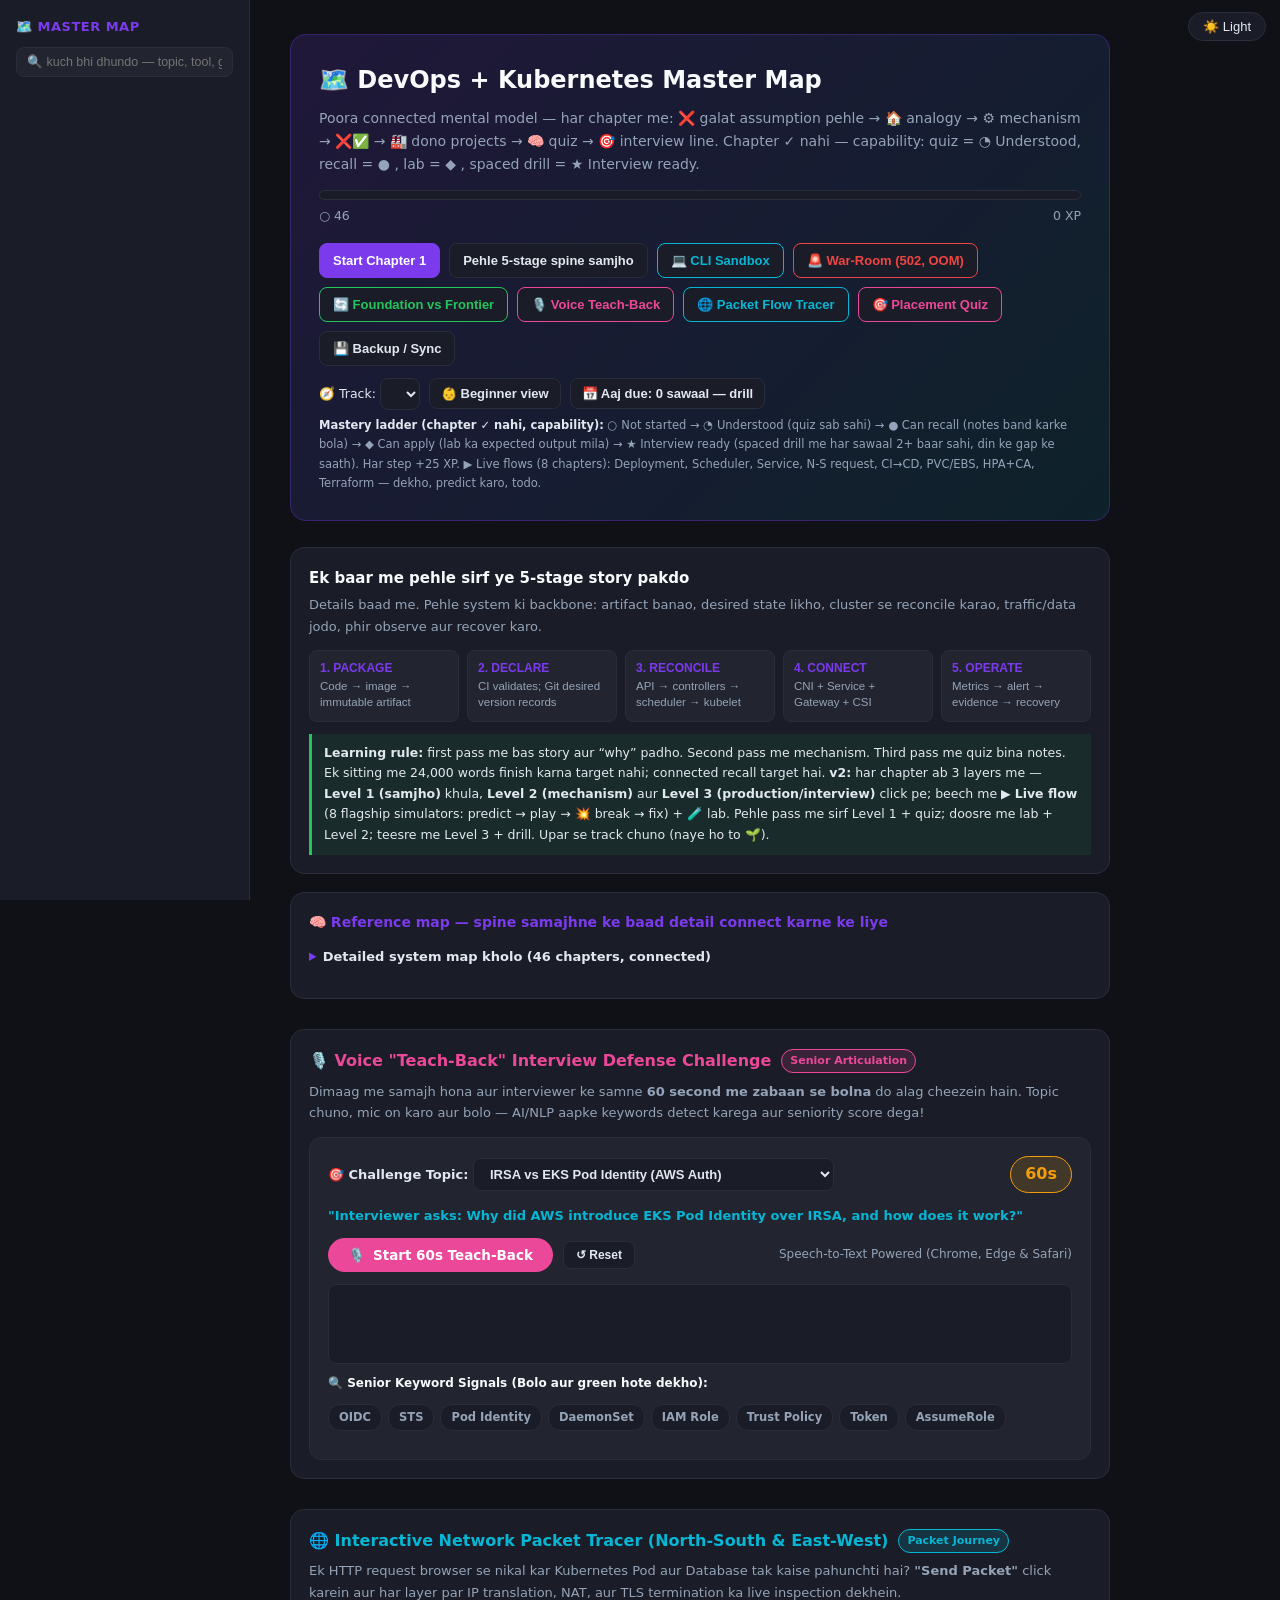
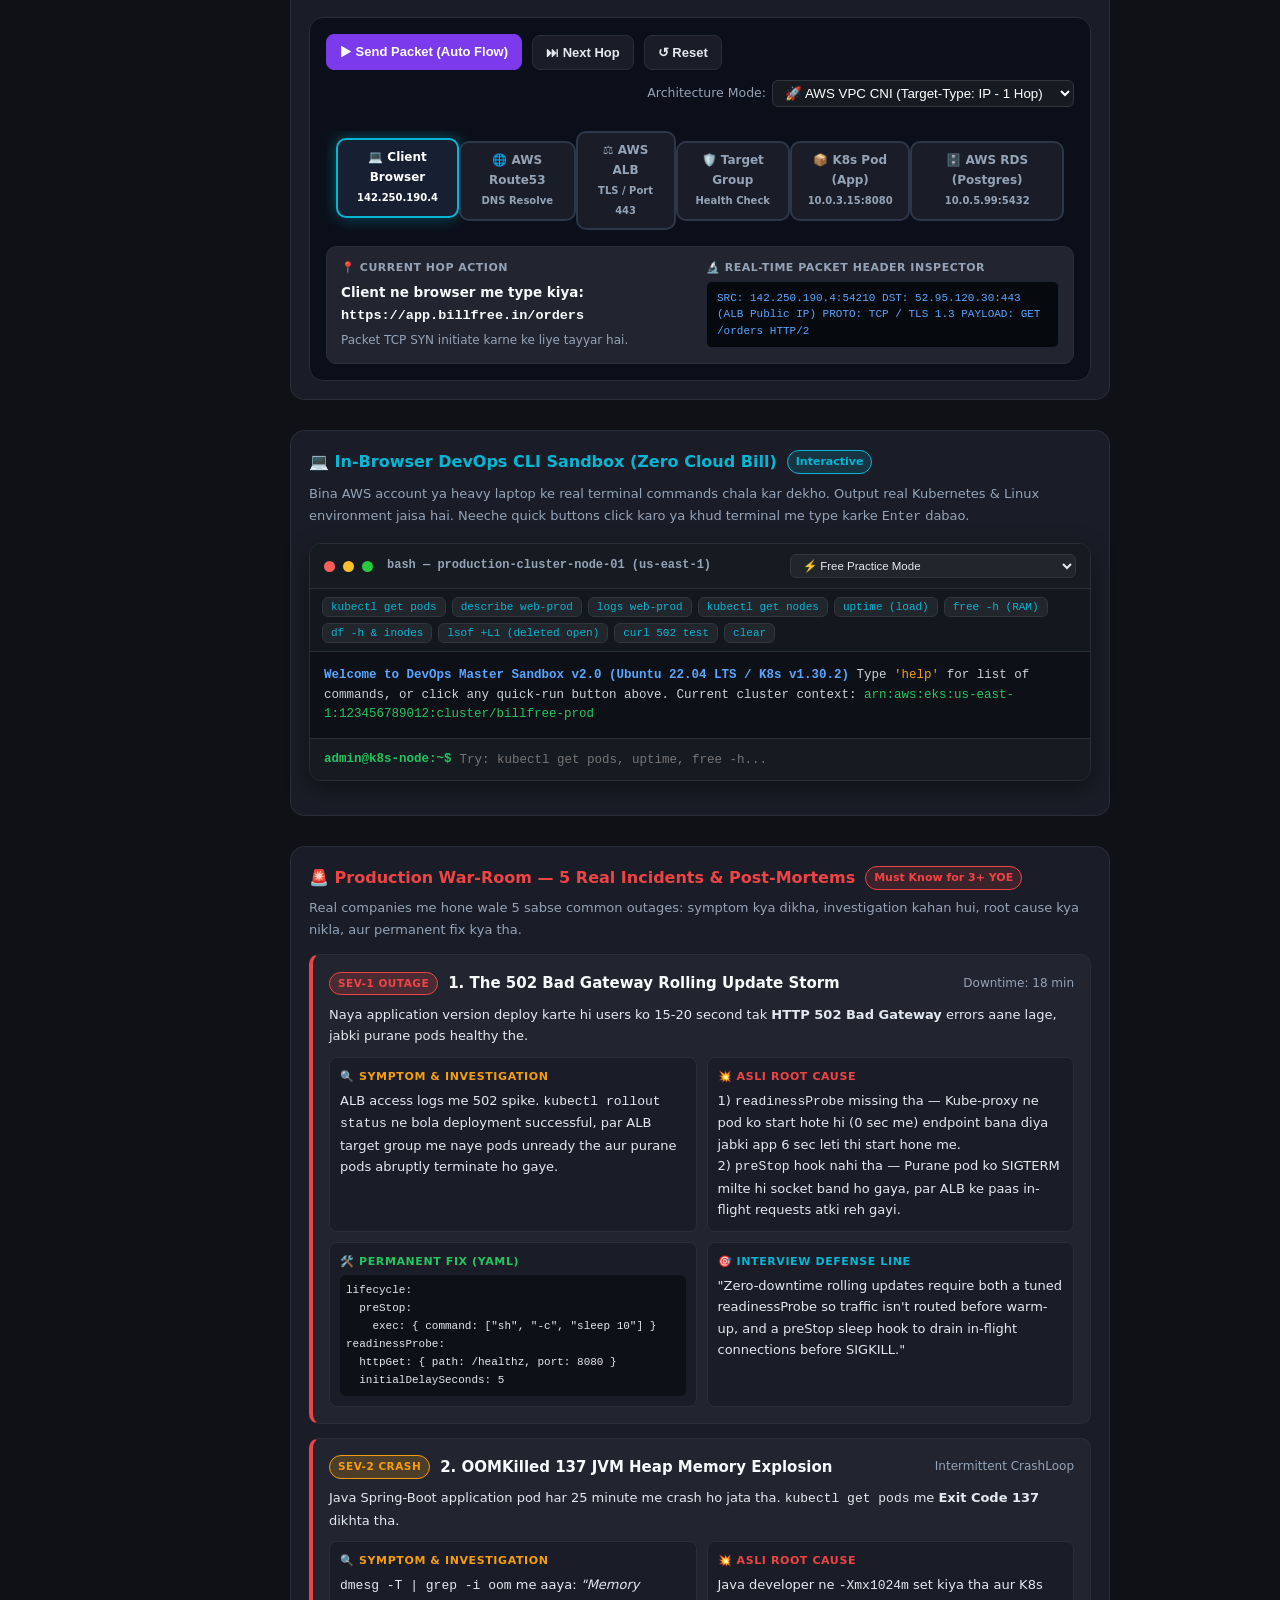
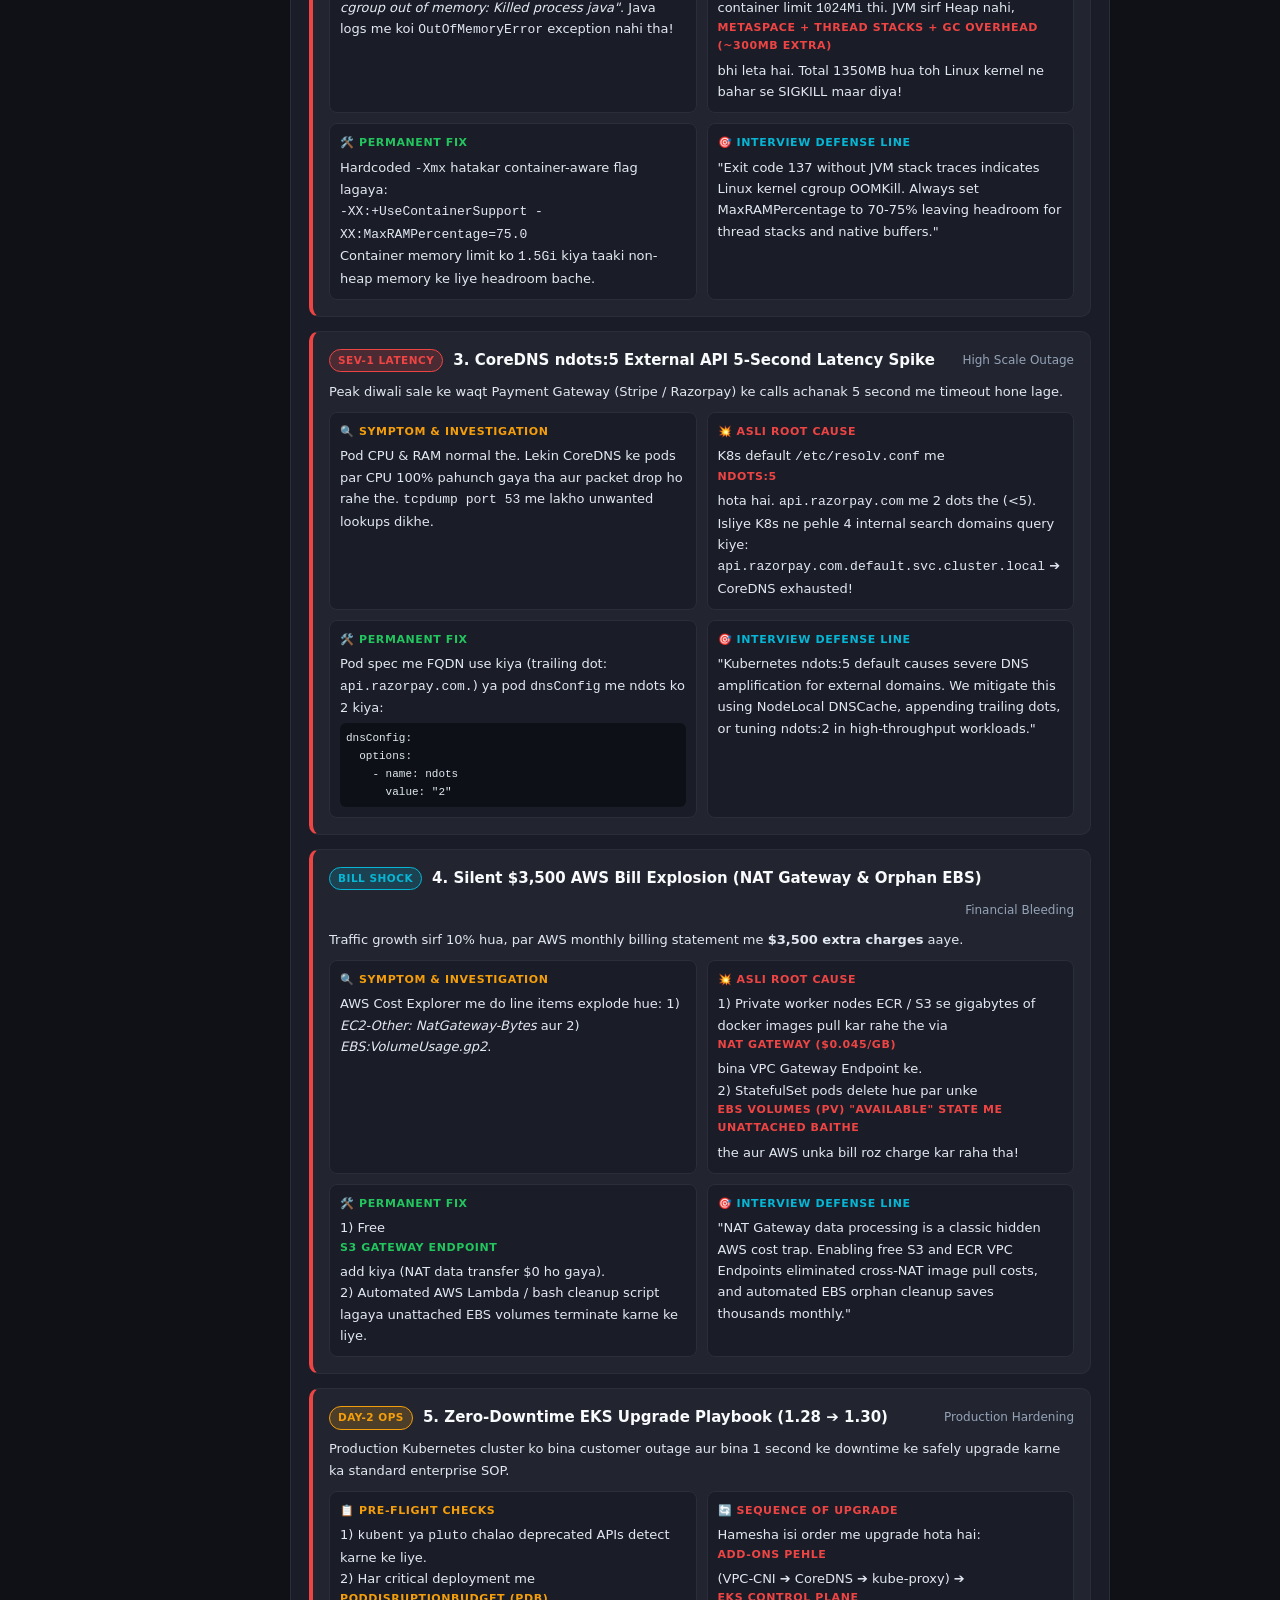
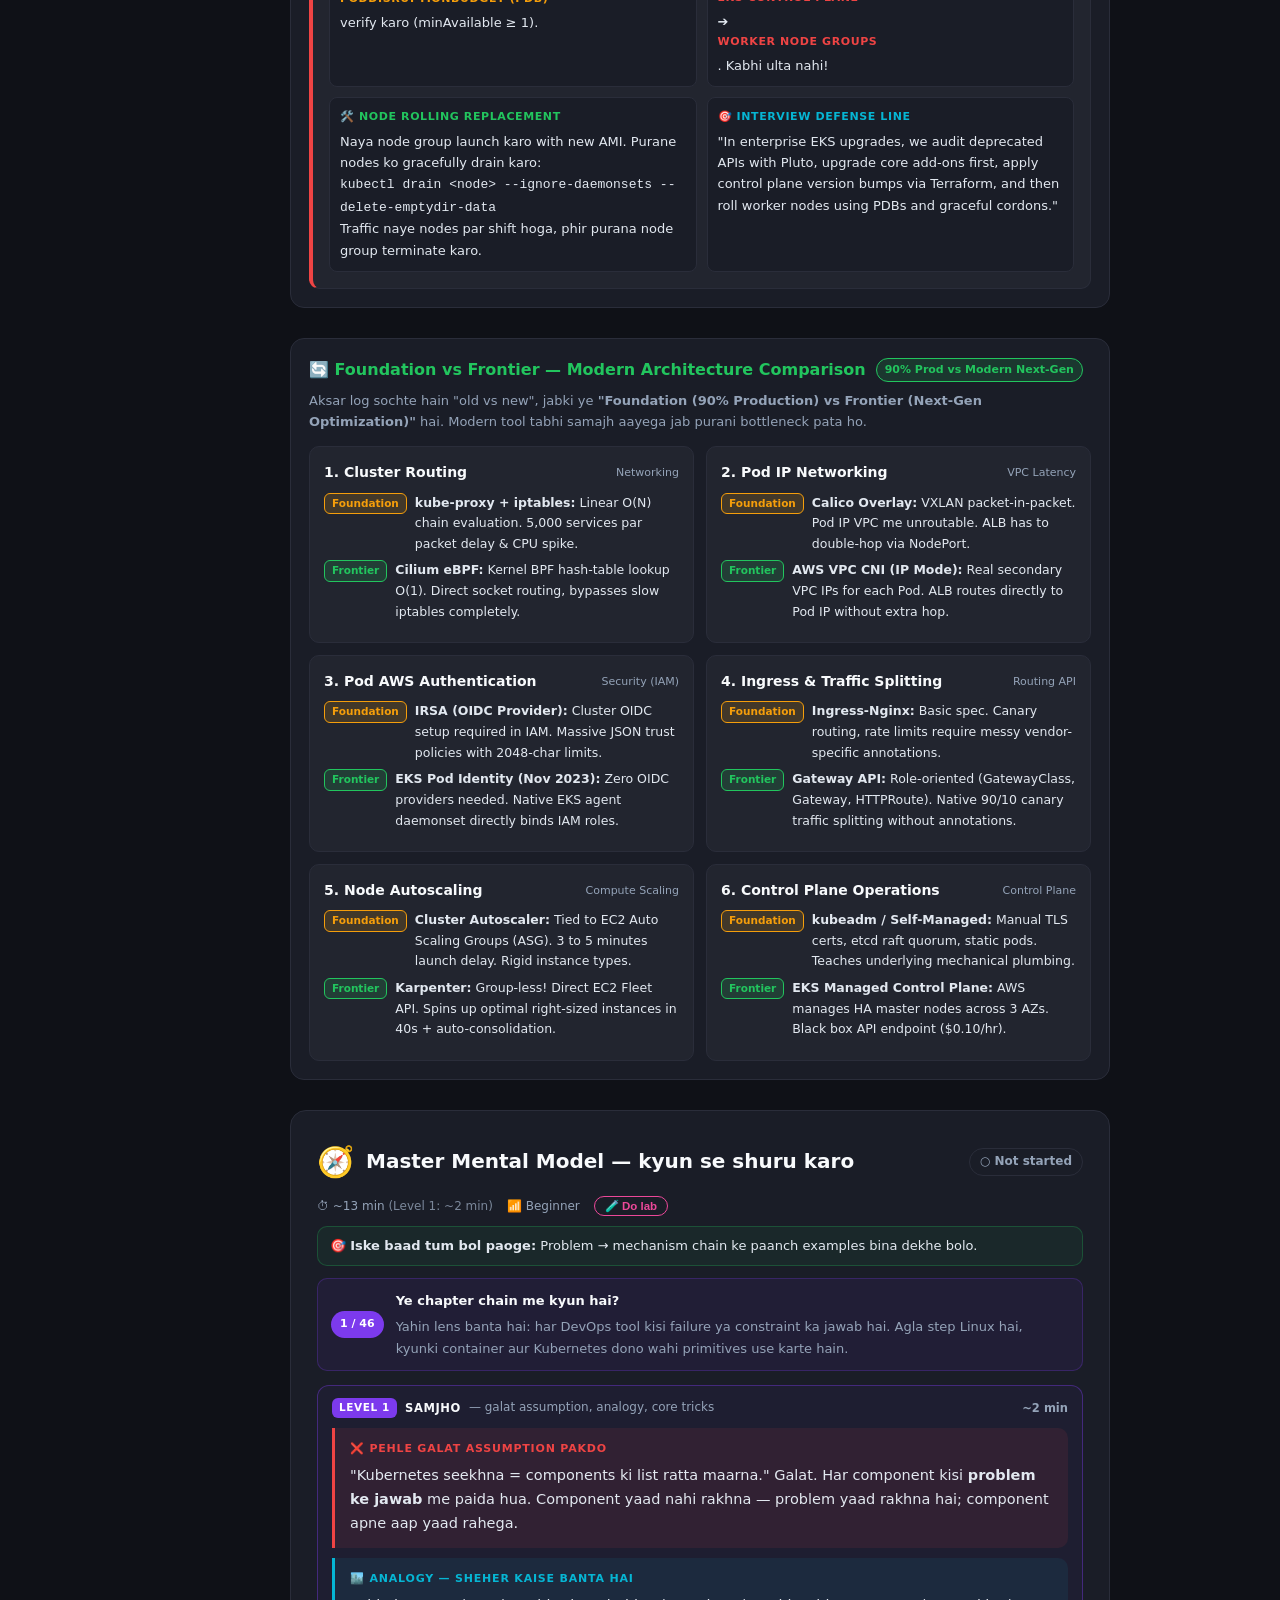
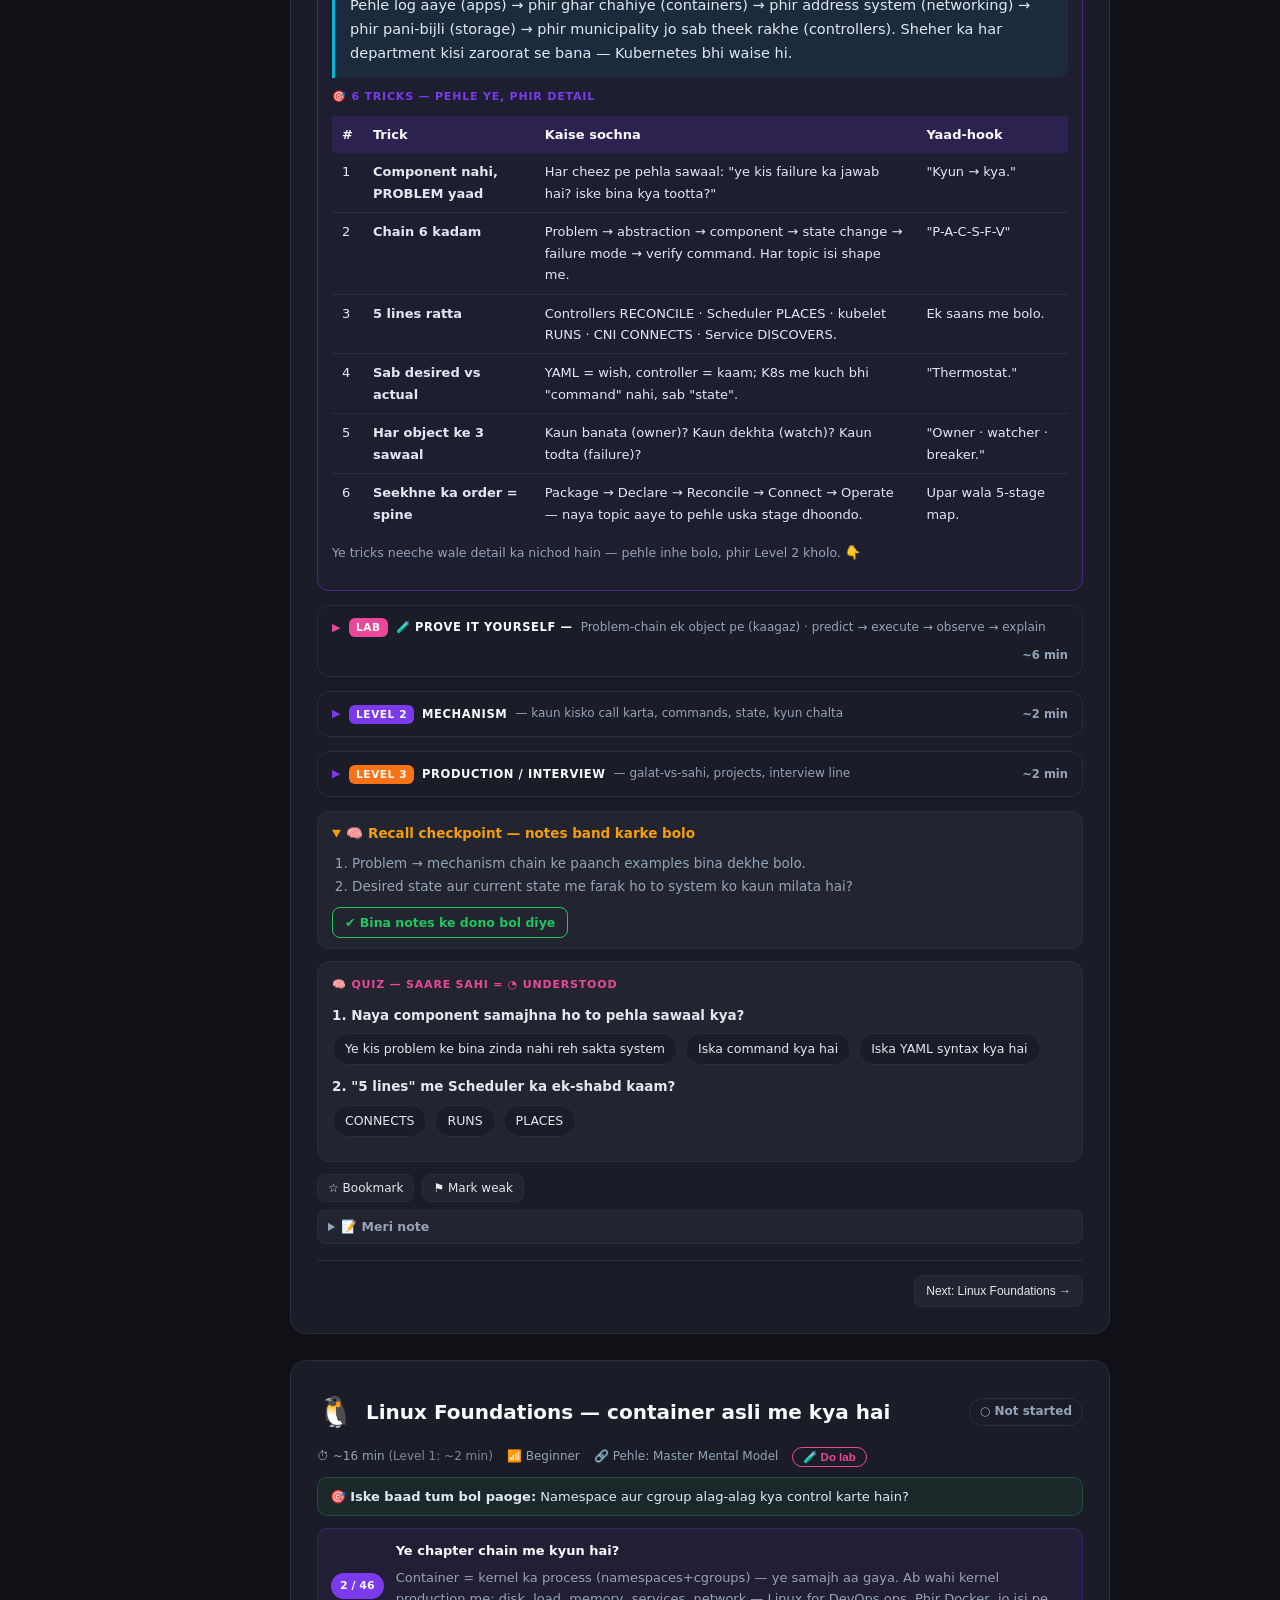
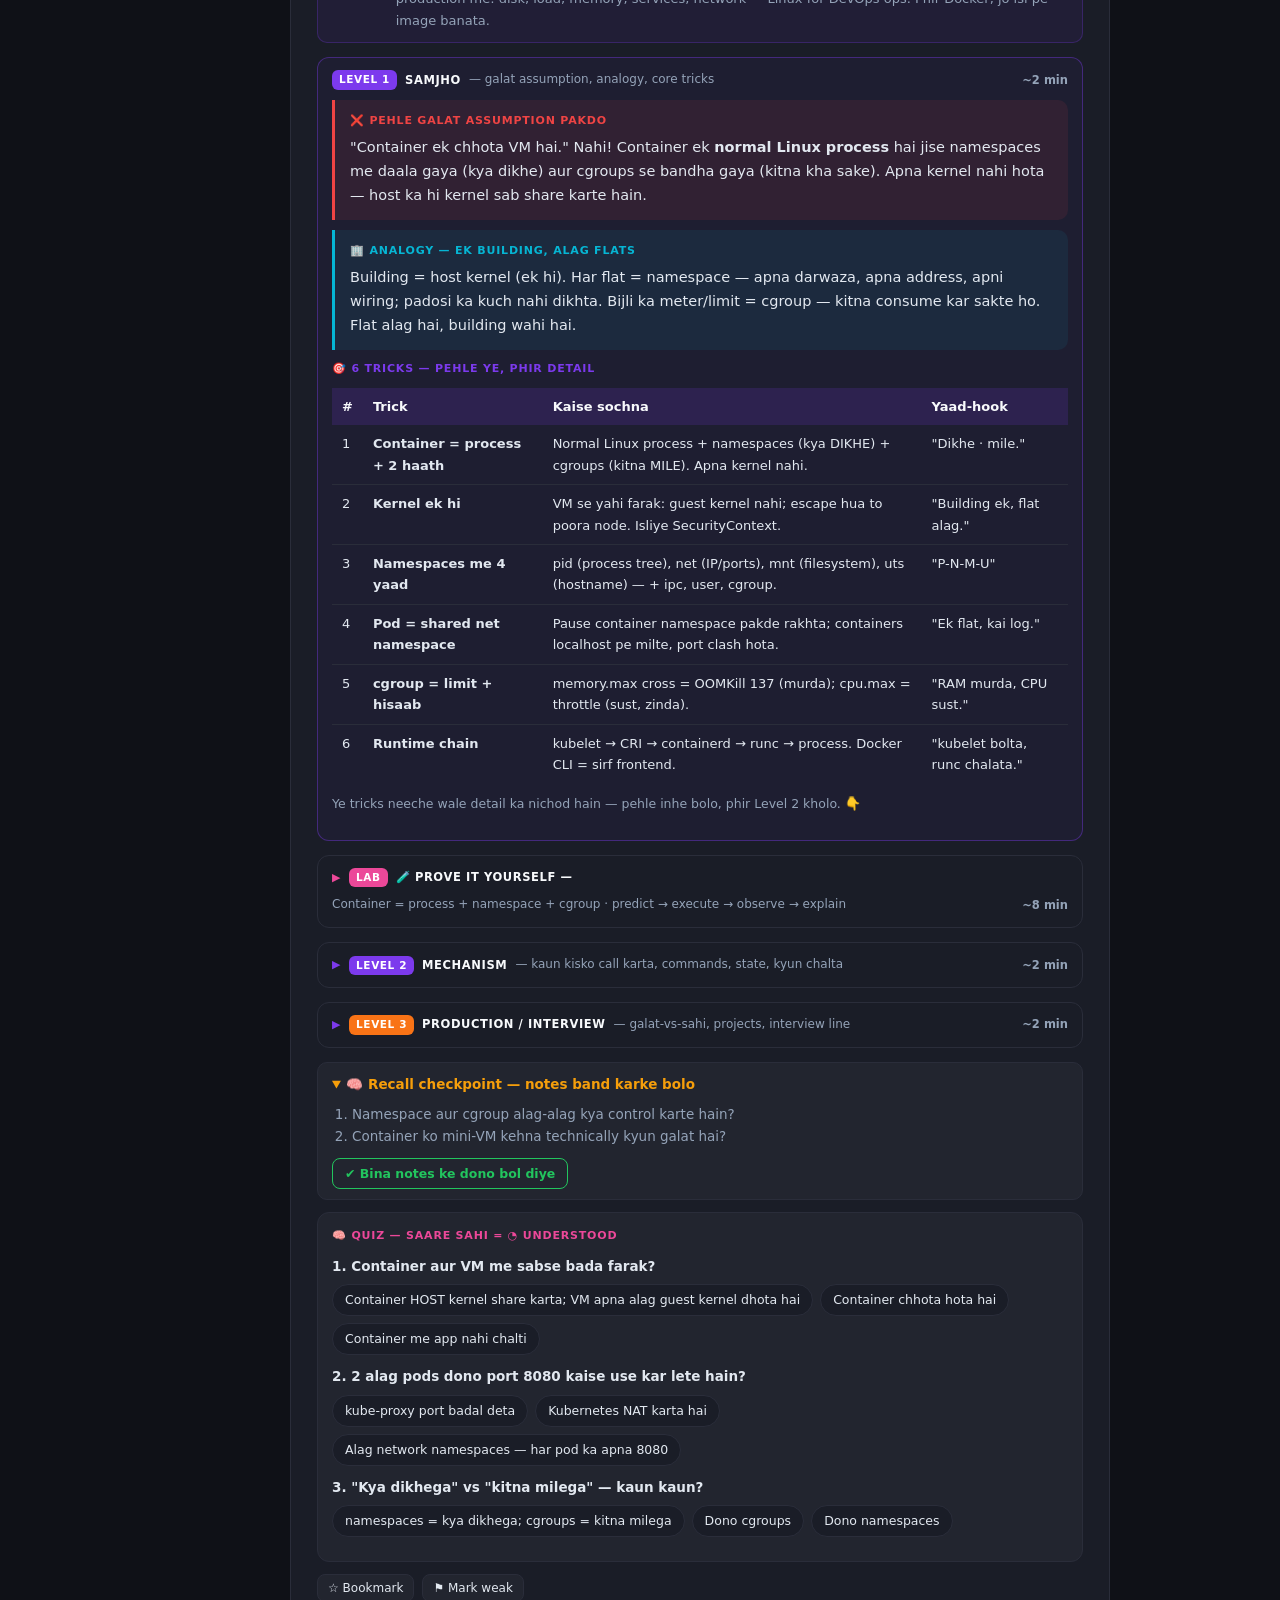
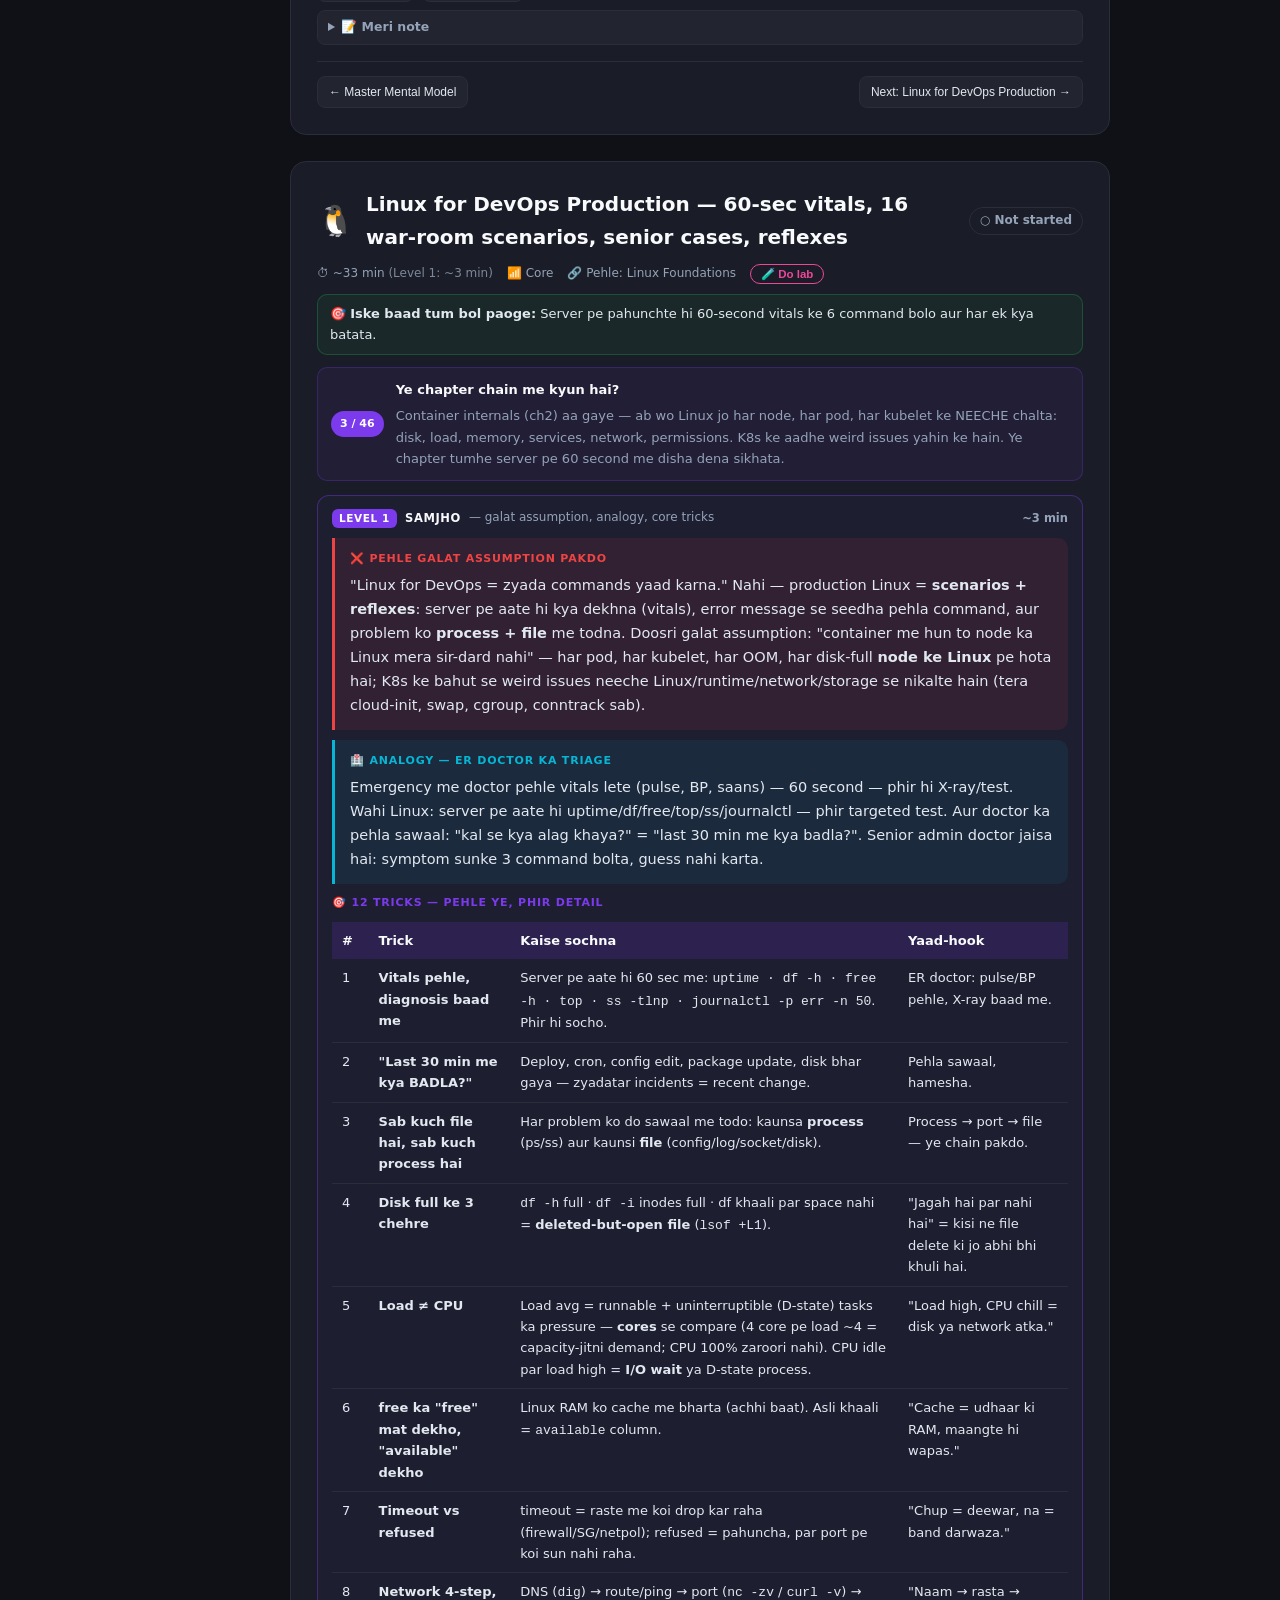
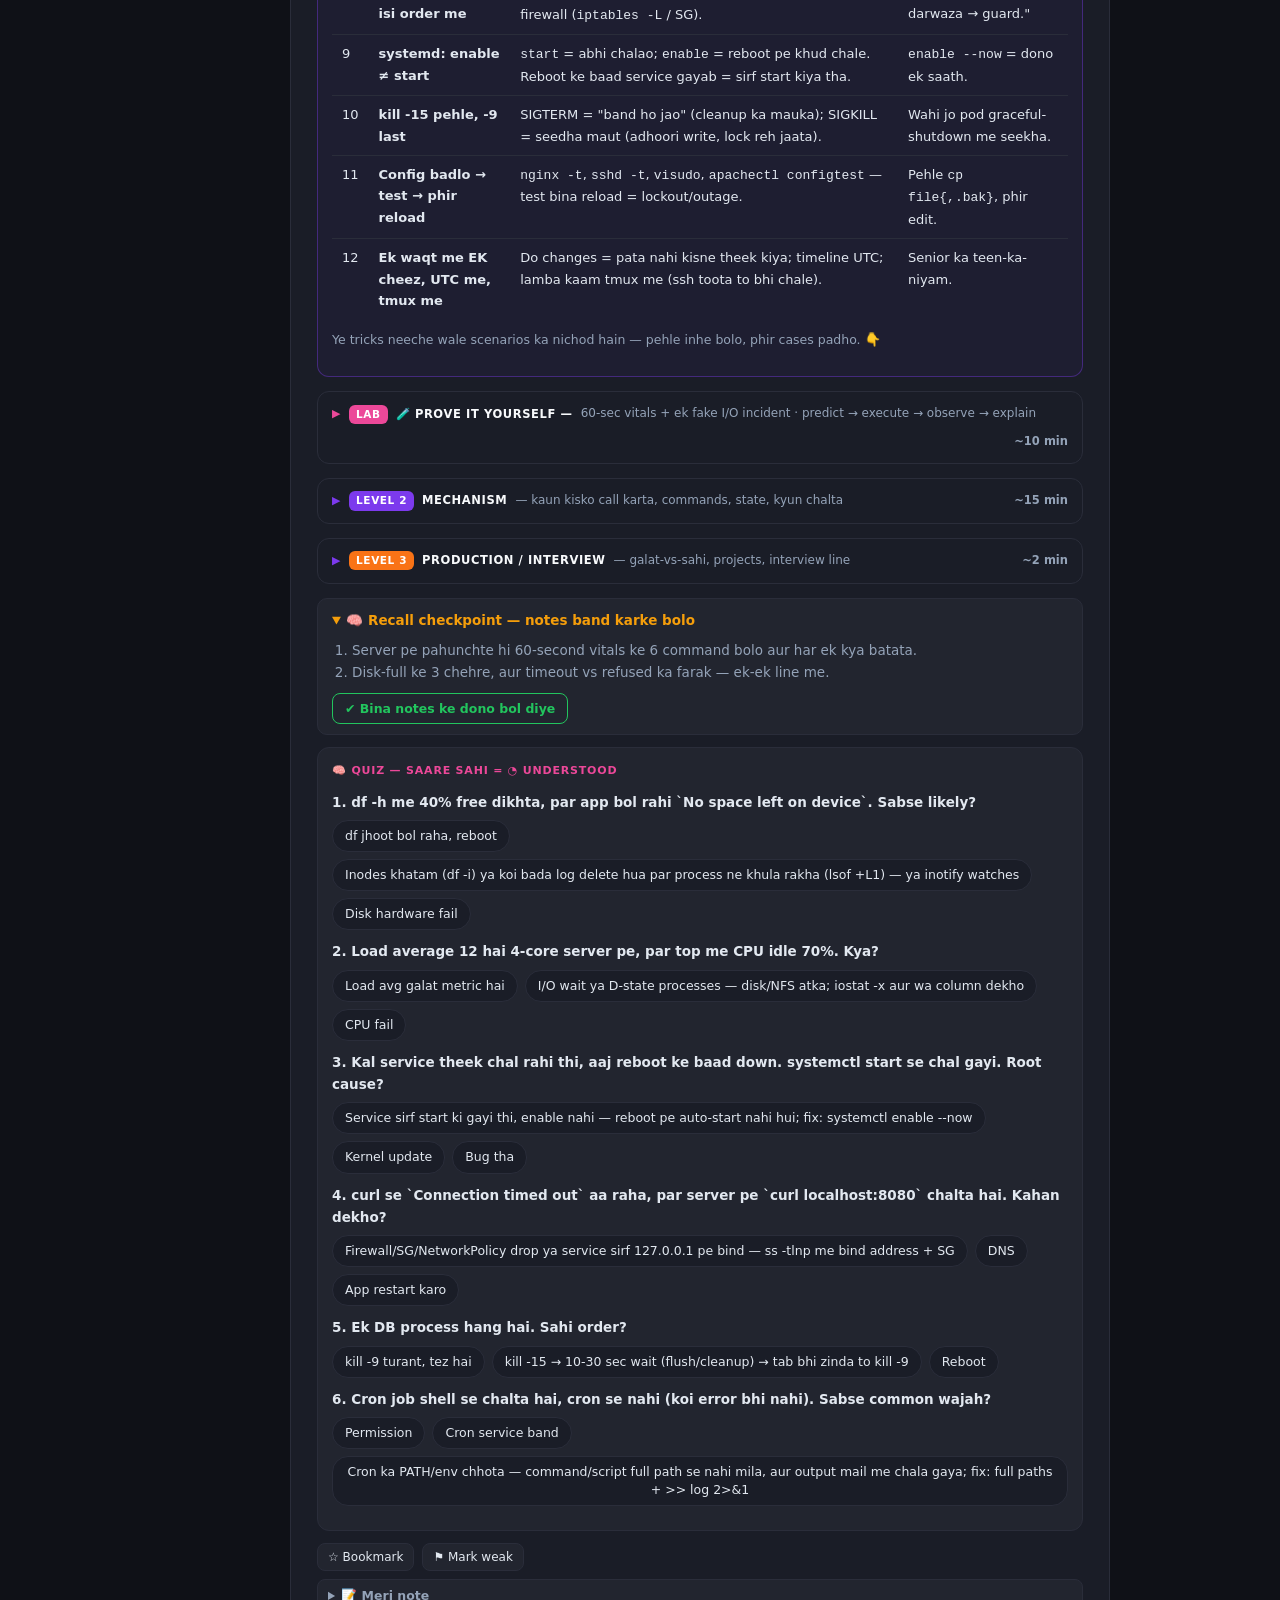
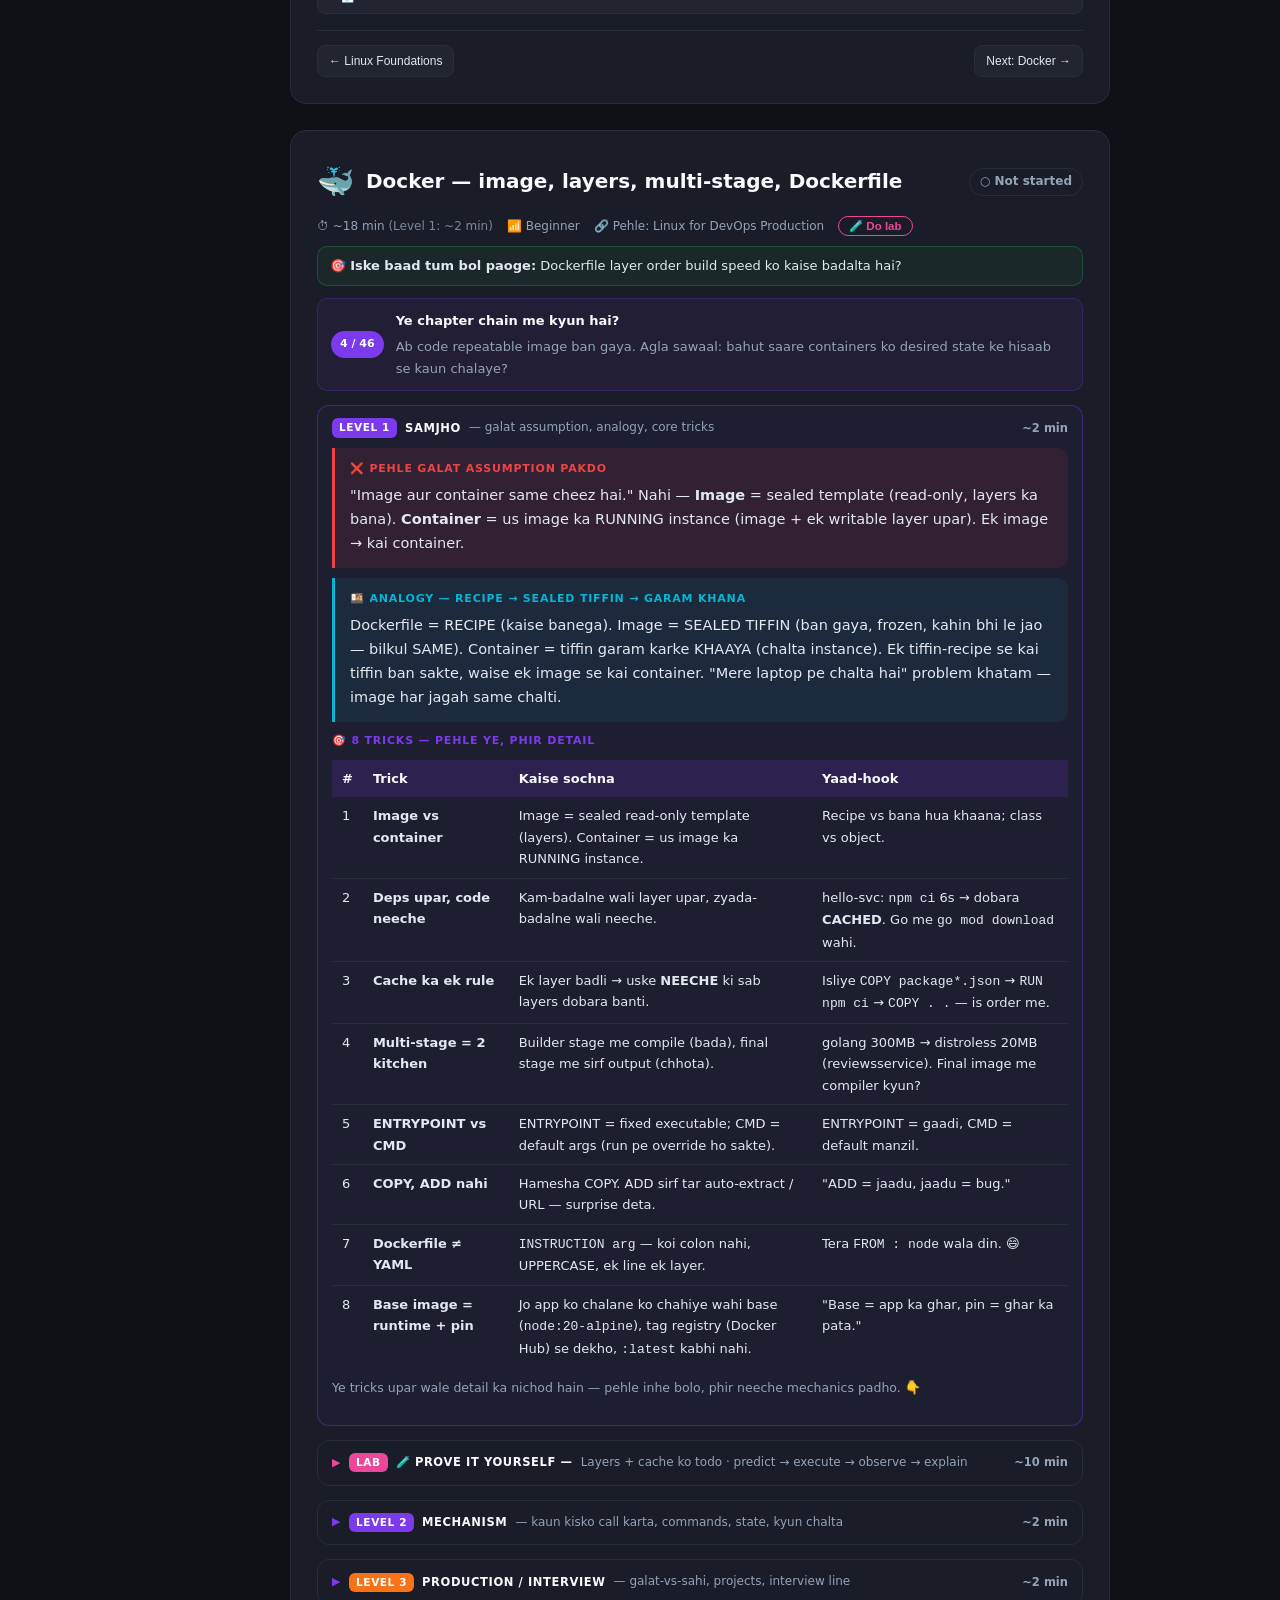
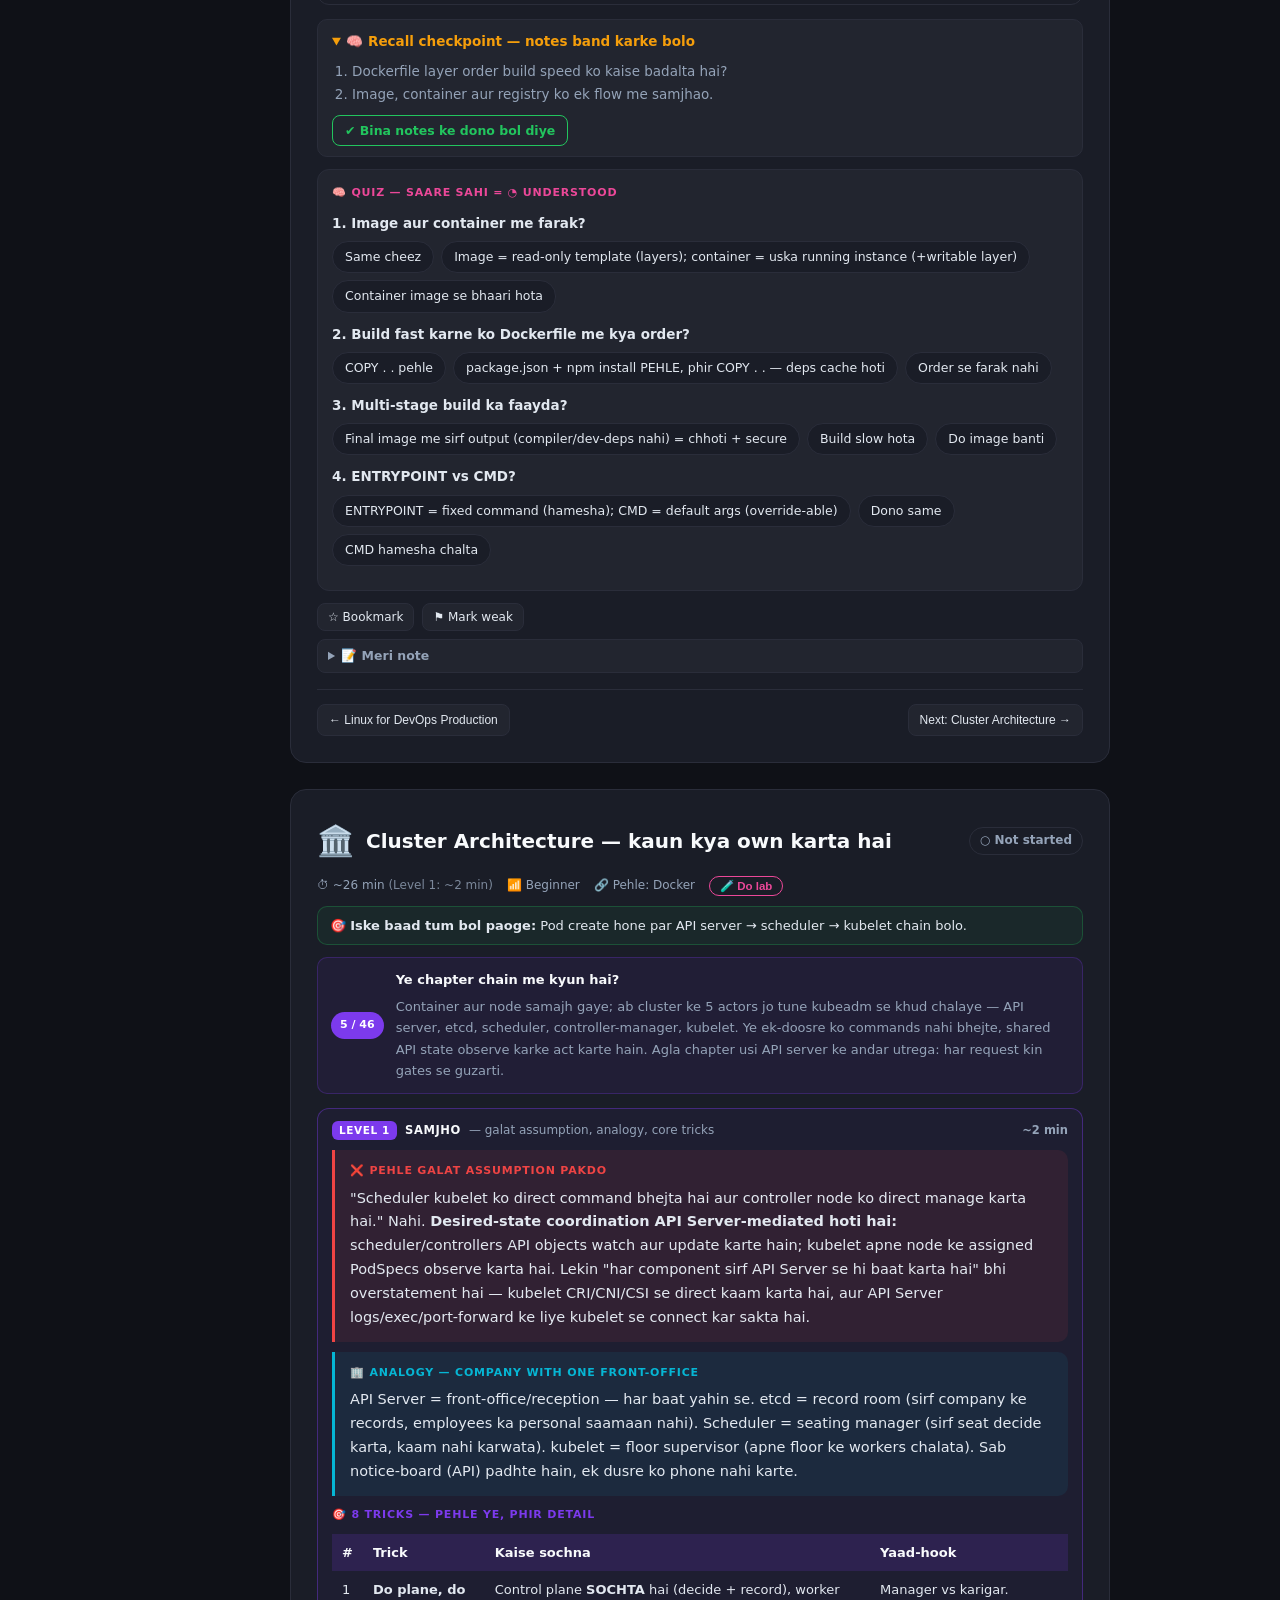
==== index.html @ 770dbf80 "feat: micro-modular devops teaching platform with interactive cli, voice challenge & packet tracer" ====
<!DOCTYPE html>
<html lang="hi" data-theme="dark">
<head>
  <meta charset="UTF-8">
  <meta name="viewport" content="width=device-width,initial-scale=1">
  <title>DevOps Master Map — Connected Mental Model, Samjho Style</title>
  
  <!-- Modular Design System -->
  <link rel="stylesheet" href="assets/css/main.css">
  <link rel="stylesheet" href="assets/css/modules.css">
  <link rel="stylesheet" href="assets/css/terminal.css">
  <link rel="stylesheet" href="assets/css/tracer.css">
</head>
<body>
<button id="menuBtn" type="button" aria-controls="side" aria-expanded="false" onclick="toggleMenu()">☰ Chapters</button>
<button id="tog" type="button" aria-label="Switch color theme" onclick="tog()">☀️ Light</button>
<div id="backdrop" onclick="toggleMenu(false)"></div>
<nav id="side">
  <div class="brand">🗺️ Master Map</div>
  <input id="filt" aria-label="Search chapters" placeholder="🔍 kuch bhi dhundo — topic, tool, gotcha, command..." oninput="filterNav()" onkeydown="filterKey(event)"><div id="filtcount"></div>
  <div id="navlist"></div>
</nav>
<main>
  <div class="hero">
    <h1>🗺️ DevOps + Kubernetes Master Map</h1>
    <p>Poora connected mental model — har chapter me: ❌ galat assumption pehle → 🏠 analogy → ⚙️ mechanism → ❌✅ → 🏭 dono projects → 🧠 quiz → 🎯 interview line. Chapter ✓ nahi — capability: quiz = ◔ Understood, recall = ● , lab = ◆ , spaced drill = ★ Interview ready.</p>
    <div class="progress-wrap">
      <div class="pbar"><div class="pfill" id="pfill"></div></div>
      <div class="pstats"><span id="pdone">○ 46</span><span id="pxp">0 XP</span></div>
    </div>
        <div class="hero-actions">
      <button class="primary" id="continueBtn" type="button" onclick="continueLearning()">Start Chapter 1</button>
      <button class="secondary" type="button" onclick="go('spine')">Pehle 5-stage spine samjho</button>
      <button class="secondary" type="button" onclick="go('terminal-sandbox')" style="border-color:var(--cyan);color:var(--cyan)">💻 CLI Sandbox</button>
      <button class="secondary" type="button" onclick="go('warroom')" style="border-color:var(--red);color:var(--red)">🚨 War-Room (502, OOM)</button>
      <button class="secondary" type="button" onclick="go('frontier')" style="border-color:var(--green);color:var(--green)">🔄 Foundation vs Frontier</button>
      <button class="secondary" type="button" onclick="go('voice-teachback')" style="border-color:var(--pink);color:var(--pink)">🎙️ Voice Teach-Back</button>
      <button class="secondary" type="button" onclick="go('network-tracer')" style="border-color:var(--cyan);color:var(--cyan)">🌐 Packet Flow Tracer</button>
      <button class="secondary" type="button" onclick="openDiagModal()" style="border-color:var(--pink);color:var(--pink)">🎯 Placement Quiz</button>
      <button class="secondary" type="button" onclick="openSyncModal()">💾 Backup / Sync</button>
    </div>
    <div class="hero-tools"><label>🧭 Track: <select id="trackSel" onchange="setTrack(this.value)"></select></label><button class="secondary" type="button" id="viewBtn" onclick="toggleView()">👶 Beginner view</button><button class="secondary" type="button" onclick="startDrill()">📅 Aaj due: <b id="dueN">0</b> sawaal — drill</button></div>
    <div class="trackdesc" id="trackDesc"></div>
    <div class="ladder-legend"><b>Mastery ladder (chapter ✓ nahi, capability):</b> ○ Not started → ◔ Understood (quiz sab sahi) → ● Can recall (notes band karke bola) → ◆ Can apply (lab ka expected output mila) → ★ Interview ready (spaced drill me har sawaal 2+ baar sahi, din ke gap ke saath). Har step +25 XP. ▶ Live flows (8 chapters): Deployment, Scheduler, Service, N-S request, CI→CD, PVC/EBS, HPA+CA, Terraform — dekho, predict karo, todo.</div>
  </div>

  <section class="spine" id="spine">
    <h3>Ek baar me pehle sirf ye 5-stage story pakdo</h3>
    <p>Details baad me. Pehle system ki backbone: artifact banao, desired state likho, cluster se reconcile karao, traffic/data jodo, phir observe aur recover karo.</p>
    <div class="spine-grid">
      <button class="spine-step" type="button" onclick="go('chdocker')"><strong>1. PACKAGE</strong><span>Code → image → immutable artifact</span></button>
      <button class="spine-step" type="button" onclick="go('ch13')"><strong>2. DECLARE</strong><span>CI validates; Git desired version records</span></button>
      <button class="spine-step" type="button" onclick="go('ch3')"><strong>3. RECONCILE</strong><span>API → controllers → scheduler → kubelet</span></button>
      <button class="spine-step" type="button" onclick="go('ch8')"><strong>4. CONNECT</strong><span>CNI + Service + Gateway + CSI</span></button>
      <button class="spine-step" type="button" onclick="go('chobs')"><strong>5. OPERATE</strong><span>Metrics → alert → evidence → recovery</span></button>
    </div>
    <div class="pass-note"><b>Learning rule:</b> first pass me bas story aur “why” padho. Second pass me mechanism. Third pass me quiz bina notes. Ek sitting me 24,000 words finish karna target nahi; connected recall target hai. <b>v2:</b> har chapter ab 3 layers me — <b>Level 1 (samjho)</b> khula, <b>Level 2 (mechanism)</b> aur <b>Level 3 (production/interview)</b> click pe; beech me ▶ <b>Live flow</b> (8 flagship simulators: predict → play → 💥 break → fix) + 🧪 lab. Pehle pass me sirf Level 1 + quiz; doosre me lab + Level 2; teesre me Level 3 + drill. Upar se track chuno (naye ho to 🌱).</div>
  </section>

  <div class="mapbox">
    <h3>🧠 Reference map — spine samajhne ke baad detail connect karne ke liye</h3>
    <details class="reference-details">
    <summary>Detailed system map kholo (46 chapters, connected)</summary>
    <div class="mrow">
      <div class="mnode" onclick="go('ch1')">🧠 Mental Model</div><span class="marr">→</span>
      <div class="mnode" onclick="go('ch13')">🧑‍💻 Developer</div><span class="marr">→</span>
      <div class="mnode" onclick="go('chgit')">🌿 Git/GitHub</div><span class="marr">→</span>
      <div class="mnode" onclick="go('ch13')">🔨 CI build</div><span class="marr">→</span>
      <div class="mnode" onclick="go('ch13')">📦 Registry (ECR)</div><span class="marr">→</span>
      <div class="mnode" onclick="go('ch14')">📖 GitOps repo</div><span class="marr">→</span>
      <div class="mnode" onclick="go('ch15')">⎈ Helm render</div><span class="marr">→</span>
      <div class="mnode" onclick="go('ch14')">🔄 ArgoCD</div><span class="marr">→</span>
      <div class="mnode" onclick="go('chflow')">🚚 Push→Pod Flow</div>
    </div>
    <div class="mrow">
      <div class="mnode" onclick="go('ch3')">🏛️ API Server</div><span class="marr">→</span>
      <div class="mnode" onclick="go('chapi')">🚪 Request pipeline</div><span class="marr">→</span>
      <div class="mnode" onclick="go('ch4')">🔁 Controllers</div><span class="marr">+</span>
      <div class="mnode" onclick="go('ch7')">🎯 Scheduler</div><span class="marr">+</span>
      <div class="mnode" onclick="go('ch3')">🗄️ etcd</div>
    </div>
    <div class="mrow">
      <div class="mnode" onclick="go('ch5')">🚀 Deployment → RS</div><span class="marr">→</span>
      <div class="mnode" onclick="go('ch3')">🖥️ Node: kubelet → CRI → runtime</div><span class="marr">→</span>
      <div class="mnode" onclick="go('ch2')">📦 Pod (namespaces+cgroups)</div>
      <span class="marr">·</span>
      <div class="mnode" onclick="go('chlinux')">🐧 Linux Ops</div>
      <span class="marr">·</span>
      <div class="mnode" onclick="go('chdocker')">🐳 Docker</div>
      <span class="marr">·</span>
      <div class="mnode" onclick="go('chyaml')">📝 YAML</div>
      <span class="marr">·</span>
      <div class="mnode" onclick="go('ch7b')">📏 Resources (req/lim/QoS)</div>
    </div>
    <div class="mrow">
      <div class="mnode" onclick="go('ch8')">🌐 CNI network</div><span class="marr">·</span>
      <div class="mnode" onclick="go('ch9')">🔍 Service/DNS</div><span class="marr">·</span>
      <div class="mnode" onclick="go('ch6')">💾 Storage CSI</div><span class="marr">·</span>
      <div class="mnode" onclick="go('ch10')">🛎️ Ingress</div><span class="marr">·</span>
      <div class="mnode" onclick="go('ch16')">🛡️ Drain/PDB</div>
    </div>
    <div class="mrow">
      <div class="mnode" onclick="go('chcfg')">🎛️ ConfigMap/Secret</div>
      <span class="marr">·</span>
      <div class="mnode" onclick="go('chprobe')">💓 Probes</div>
      <span class="marr">·</span>
      <div class="mnode" onclick="go('chhpa')">📈 HPA</div>
      <span class="marr">·</span>
      <div class="mnode" onclick="go('chasync')">📨 Async/Campaign</div>
      <span class="marr">·</span>
      <div class="mnode" onclick="go('chscale')">🎇 Isolation/Scale</div>
      <span class="marr">·</span>
      <div class="mnode" onclick="go('chrbac')">🔑 RBAC</div>
      <span class="marr">·</span>
      <div class="mnode" onclick="go('chnetpol')">🧱 NetworkPolicy</div>
    </div>
    <div class="mrow">
      <div class="mnode" onclick="go('chns')">🏷️ NS/Labels</div>
      <span class="marr">·</span>
      <div class="mnode" onclick="go('chwl')">🧰 Workload Types</div>
      <span class="marr">·</span>
      <div class="mnode" onclick="go('chvpa')">📐 VPA/In-place</div>
      <span class="marr">·</span>
      <div class="mnode" onclick="go('ch12')">☁️ AWS VPC</div>
      <span class="marr">·</span>
      <div class="mnode" onclick="go('chtf')">🏗️ Terraform</div>
      <span class="marr">·</span>
      <div class="mnode" onclick="go('chjoin')">🎫 Cert SANs & Node Join</div>
      <span class="marr">·</span>
      <div class="mnode" onclick="go('chinfra')">☁️ ECS vs EKS</div>
      <span class="marr">·</span>
      <div class="mnode" onclick="go('cheks')">🟠 EKS Deep-dive</div>
      <span class="marr">·</span>
      <div class="mnode" onclick="go('chans')">🛠️ Ansible</div>
      <span class="marr">·</span>
      <div class="mnode" onclick="go('chnode')">☁️ CA/Karpenter</div>
      <span class="marr">·</span>
      <div class="mnode" onclick="go('chseccon')">🔒 SecurityContext</div>
      <span class="marr">·</span>
      <div class="mnode" onclick="go('chctx')">🎛️ kubectl Context</div>
      <span class="marr">·</span>
      <div class="mnode" onclick="go('chprod')">🩹 Production Wisdom</div>
      <span class="marr">·</span>
      <div class="mnode" onclick="go('chscan')">🔬 CI Security Scans</div>
    </div>
    <div class="mrow">
      <div class="mnode" onclick="go('ch11')">🧭 Full Request Flow (N-S + E-W)</div><span class="marr">→</span>
      <div class="mnode" onclick="go('chobs')">📊 Observability (RED/SLO)</div><span class="marr">→</span>
      <div class="mnode" onclick="go('ch17')">🚑 Troubleshooting Playbooks</div><span class="marr">→</span>
      <div class="mnode" onclick="go('ch18')">🎤 Interview Framework</div>
    </div>
    <div class="mapnote">5 yaad rakhne wali lines: Controllers RECONCILE · Scheduler PLACES · kubelet RUNS · CNI CONNECTS · Service DISCOVERS — aur aakhri line: METRICS dekho → PLAYBOOK chalao → EXPLAIN karo</div>
    </details>
  </div>

  
  
  <!-- ================= AUDIO TEACH-BACK SIMULATOR ================= -->
  <div class="mapbox" id="voice-teachback">
    <div style="display:flex;align-items:center;gap:10px;margin-bottom:6px">
      <h3 style="margin:0;font-size:16px;color:var(--pink)">🎙️ Voice "Teach-Back" Interview Defense Challenge</h3>
      <span style="font-size:11px;background:rgba(236,72,153,0.15);color:var(--pink);border:1px solid var(--pink);border-radius:12px;padding:2px 8px;font-weight:700">Senior Articulation</span>
    </div>
    <p style="font-size:13px;color:var(--sub);margin-bottom:12px">
      Dimaag me samajh hona aur interviewer ke samne <b>60 second me zabaan se bolna</b> do alag cheezein hain.
      Topic chuno, mic on karo aur bolo — AI/NLP aapke keywords detect karega aur seniority score dega!
    </p>

    <div class="voice-box">
      <div class="voice-header">
        <label style="font-size:13px;font-weight:700">🎯 Challenge Topic:
          <select class="voice-topic-sel" id="voiceTopicSel" onchange="loadVoiceTopic(this.value)">
            <option value="irsa">IRSA vs EKS Pod Identity (AWS Auth)</option>
            <option value="karpenter">Cluster Autoscaler vs Karpenter (Scaling)</option>
            <option value="cilium">kube-proxy iptables vs Cilium eBPF (Networking)</option>
            <option value="container">Container vs Virtual Machine (Linux)</option>
            <option value="502bug">The 502 Rolling Update Outage (Production Triage)</option>
          </select>
        </label>
        <span class="voice-timer-badge" id="voiceTimer">60s</span>
      </div>

      <p id="voiceTopicPrompt" style="font-size:13px;color:var(--cyan);font-weight:600;margin-bottom:10px">
        "Interviewer asks: Why did AWS introduce EKS Pod Identity over IRSA, and how does it work?"
      </p>

      <div class="voice-controls">
        <button class="mic-btn" id="micBtn" onclick="toggleVoiceRecording()">
          <span id="micIco">🎙️</span> <span id="micLabel">Start 60s Teach-Back</span>
        </button>
        <button class="secondary" style="font-size:12px;padding:6px 12px" onclick="resetVoice()">↺ Reset</button>
        <span style="font-size:12px;color:var(--sub);margin-left:auto">Speech-to-Text Powered (Chrome, Edge & Safari)</span>
      </div>

      <div class="voice-transcript" id="voiceTranscript" contenteditable="true" placeholder="Aapki speech yahan real-time transcribe hogi (ya aap khud bhi type/paste karke test kar sakte hain)..."></div>

      <div style="font-size:12px;font-weight:700;color:var(--head);margin-top:10px">
        🔍 Senior Keyword Signals (Bolo aur green hote dekho):
      </div>
      <div class="keyword-pool" id="voiceKeywords"></div>

      <div class="voice-verdict" id="voiceVerdict"></div>
    </div>
  </div>

  <!-- ================= INTERACTIVE NETWORK PACKET TRACER ================= -->
  <div class="mapbox" id="network-tracer">
    <div style="display:flex;align-items:center;gap:10px;margin-bottom:6px">
      <h3 style="margin:0;font-size:16px;color:var(--cyan)">🌐 Interactive Network Packet Tracer (North-South & East-West)</h3>
      <span style="font-size:11px;background:rgba(6,182,212,0.15);color:var(--cyan);border:1px solid var(--cyan);border-radius:12px;padding:2px 8px;font-weight:700">Packet Journey</span>
    </div>
    <p style="font-size:13px;color:var(--sub);margin-bottom:12px">
      Ek HTTP request browser se nikal kar Kubernetes Pod aur Database tak kaise pahunchti hai? 
      <b>"Send Packet"</b> click karein aur har layer par IP translation, NAT, aur TLS termination ka live inspection dekhein.
    </p>

    <div class="tracer-wrap">
      <div class="tracer-controls">
        <button class="primary" onclick="tracerSendPacket()">▶ Send Packet (Auto Flow)</button>
        <button class="secondary" onclick="tracerStepNext()">⏭ Next Hop</button>
        <button class="secondary" onclick="tracerReset()">↺ Reset</button>
        <label style="font-size:12.5px;color:var(--sub);margin-left:auto;display:flex;align-items:center;gap:6px">
          Architecture Mode:
          <select id="tracerMode" style="background:#161b22;color:#fff;border:1px solid #30363d;border-radius:6px;padding:4px 8px" onchange="tracerChangeMode(this.value)">
            <option value="vpc_cni">🚀 AWS VPC CNI (Target-Type: IP - 1 Hop)</option>
            <option value="overlay">🐢 Classic Overlay / NodePort (Double Hop)</option>
          </select>
        </label>
      </div>

      <div class="tracer-stage-track" id="tracerTrack">
        <div class="tracer-node active" id="tn-0">💻 Client Browser<br><small>142.250.190.4</small></div>
        <div class="tracer-node" id="tn-1">🌐 AWS Route53<br><small>DNS Resolve</small></div>
        <div class="tracer-node" id="tn-2">⚖️ AWS ALB<br><small>TLS / Port 443</small></div>
        <div class="tracer-node" id="tn-3">🛡️ Target Group<br><small>Health Check</small></div>
        <div class="tracer-node" id="tn-4">📦 K8s Pod (App)<br><small>10.0.3.15:8080</small></div>
        <div class="tracer-node" id="tn-5">🗄️ AWS RDS (Postgres)<br><small>10.0.5.99:5432</small></div>
      </div>

      <div class="tracer-info-card" id="tracerCard">
        <div>
          <b>📍 Current Hop Action</b>
          <div id="tracerAction" style="font-size:13.5px;color:var(--head);font-weight:600">
            Client ne browser me type kiya: <code>https://app.billfree.in/orders</code>
          </div>
          <div id="tracerDesc" style="font-size:12px;color:var(--sub);margin-top:4px">
            Packet TCP SYN initiate karne ke liye tayyar hai.
          </div>
        </div>
        <div>
          <b>🔬 Real-Time Packet Header Inspector</b>
          <div class="tracer-header-preview" id="tracerHeader">
SRC: 142.250.190.4:54210
DST: 52.95.120.30:443 (ALB Public IP)
PROTO: TCP / TLS 1.3
PAYLOAD: GET /orders HTTP/2
          </div>
        </div>
      </div>
    </div>
  </div>

  <!-- ================= IN-BROWSER TERMINAL SANDBOX ================= -->
  <div class="mapbox" id="terminal-sandbox">
    <div style="display:flex;align-items:center;gap:10px;margin-bottom:8px">
      <h3 style="margin:0;font-size:16px;color:var(--cyan)">💻 In-Browser DevOps CLI Sandbox (Zero Cloud Bill)</h3>
      <span style="font-size:11px;background:rgba(6,182,212,0.15);color:var(--cyan);border:1px solid var(--cyan);border-radius:12px;padding:2px 8px;font-weight:700">Interactive</span>
    </div>
    <p style="font-size:13px;color:var(--sub);margin-bottom:12px">
      Bina AWS account ya heavy laptop ke real terminal commands chala kar dekho. Output real Kubernetes & Linux environment jaisa hai.
      Neeche quick buttons click karo ya khud terminal me type karke <kbd>Enter</kbd> dabao.
    </p>

    <div class="term-container">
      <div class="term-header">
        <span class="term-dot r"></span>
        <span class="term-dot y"></span>
        <span class="term-dot g"></span>
        <span class="term-title">bash — production-cluster-node-01 (us-east-1)</span>
        <select class="term-scenario-sel" id="termScenarioSel" onchange="termLoadScenario(this.value)">
          <option value="free">⚡ Free Practice Mode</option>
          <option value="scen_crash">🚨 Scenario 1: Debug CrashLoopBackOff Pod</option>
          <option value="scen_502">🚨 Scenario 2: Fix 502 Bad Gateway Outage</option>
          <option value="scen_oom">🚨 Scenario 3: OOMKilled 137 Heap Exhaustion</option>
          <option value="scen_disk">🚨 Scenario 4: "Disk Full" Deleted File Hunt</option>
        </select>
      </div>
      <div class="term-quick-btns">
        <button class="term-quick-btn" onclick="termRunCmd('kubectl get pods -o wide')">kubectl get pods</button>
        <button class="term-quick-btn" onclick="termRunCmd('kubectl describe pod web-prod-7f9a')">describe web-prod</button>
        <button class="term-quick-btn" onclick="termRunCmd('kubectl logs web-prod-7f9a')">logs web-prod</button>
        <button class="term-quick-btn" onclick="termRunCmd('kubectl get nodes')">kubectl get nodes</button>
        <button class="term-quick-btn" onclick="termRunCmd('uptime')">uptime (load)</button>
        <button class="term-quick-btn" onclick="termRunCmd('free -h')">free -h (RAM)</button>
        <button class="term-quick-btn" onclick="termRunCmd('df -h && df -i')">df -h & inodes</button>
        <button class="term-quick-btn" onclick="termRunCmd('lsof +L1')">lsof +L1 (deleted open)</button>
        <button class="term-quick-btn" onclick="termRunCmd('curl -I http://order-service')">curl 502 test</button>
        <button class="term-quick-btn" onclick="termRunCmd('clear')">clear</button>
      </div>
      <div class="term-body" id="termOutput">
<span style="color:#58a6ff;font-weight:700">Welcome to DevOps Master Sandbox v2.0 (Ubuntu 22.04 LTS / K8s v1.30.2)</span>
Type <span style="color:var(--yellow)">'help'</span> for list of commands, or click any quick-run button above.
Current cluster context: <span style="color:var(--green)">arn:aws:eks:us-east-1:123456789012:cluster/billfree-prod</span>
      </div>
      <div class="term-input-row">
        <span class="term-prompt">admin@k8s-node:~$</span>
        <input type="text" class="term-input" id="termInput" placeholder="Try: kubectl get pods, uptime, free -h..." autocomplete="off" spellcheck="false" onkeydown="termHandleKey(event)">
      </div>
    </div>
  </div>

  <!-- ================= PRODUCTION WAR-ROOM POST-MORTEM LIBRARY ================= -->
  <div class="mapbox" id="warroom">
    <div style="display:flex;align-items:center;gap:10px;margin-bottom:6px">
      <h3 style="margin:0;font-size:16px;color:var(--red)">🚨 Production War-Room — 5 Real Incidents & Post-Mortems</h3>
      <span style="font-size:11px;background:rgba(239,68,68,0.15);color:var(--red);border:1px solid var(--red);border-radius:12px;padding:2px 8px;font-weight:700">Must Know for 3+ YOE</span>
    </div>
    <p style="font-size:13px;color:var(--sub);margin-bottom:12px">
      Real companies me hone wale 5 sabse common outages: symptom kya dikha, investigation kahan hui, root cause kya nikla, aur permanent fix kya tha.
    </p>

    <div class="incident-grid">
      <!-- Incident 1 -->
      <div class="incident-card">
        <div class="incident-header">
          <span class="incident-badge sev1">SEV-1 OUTAGE</span>
          <span class="incident-title">1. The 502 Bad Gateway Rolling Update Storm</span>
          <span style="margin-left:auto;font-size:12px;color:var(--sub)">Downtime: 18 min</span>
        </div>
        <p style="font-size:13px;color:var(--text)">
          Naya application version deploy karte hi users ko 15-20 second tak <b>HTTP 502 Bad Gateway</b> errors aane lage, jabki purane pods healthy the.
        </p>
        <div class="incident-grid-details">
          <div class="incident-box sym">
            <b>🔍 Symptom & Investigation</b>
            ALB access logs me 502 spike. <code>kubectl rollout status</code> ne bola deployment successful, par ALB target group me naye pods unready the aur purane pods abruptly terminate ho gaye.
          </div>
          <div class="incident-box cause">
            <b>💥 Asli Root Cause</b>
            1) <code>readinessProbe</code> missing tha — Kube-proxy ne pod ko start hote hi (0 sec me) endpoint bana diya jabki app 6 sec leti thi start hone me.<br>
            2) <code>preStop</code> hook nahi tha — Purane pod ko SIGTERM milte hi socket band ho gaya, par ALB ke paas in-flight requests atki reh gayi.
          </div>
          <div class="incident-box fix">
            <b>🛠️ Permanent Fix (YAML)</b>
            <code style="display:block;white-space:pre;font-size:11px;background:#0d1117;padding:6px;border-radius:6px;margin-top:4px">lifecycle:
  preStop:
    exec: { command: ["sh", "-c", "sleep 10"] }
readinessProbe:
  httpGet: { path: /healthz, port: 8080 }
  initialDelaySeconds: 5</code>
          </div>
          <div class="incident-box lesson">
            <b>🎯 Interview Defense Line</b>
            "Zero-downtime rolling updates require both a tuned readinessProbe so traffic isn't routed before warm-up, and a preStop sleep hook to drain in-flight connections before SIGKILL."
          </div>
        </div>
      </div>

      <!-- Incident 2 -->
      <div class="incident-card">
        <div class="incident-header">
          <span class="incident-badge sev2">SEV-2 CRASH</span>
          <span class="incident-title">2. OOMKilled 137 JVM Heap Memory Explosion</span>
          <span style="margin-left:auto;font-size:12px;color:var(--sub)">Intermittent CrashLoop</span>
        </div>
        <p style="font-size:13px;color:var(--text)">
          Java Spring-Boot application pod har 25 minute me crash ho jata tha. <code>kubectl get pods</code> me <b>Exit Code 137</b> dikhta tha.
        </p>
        <div class="incident-grid-details">
          <div class="incident-box sym">
            <b>🔍 Symptom & Investigation</b>
            <code>dmesg -T | grep -i oom</code> me aaya: <i>"Memory cgroup out of memory: Killed process java"</i>. Java logs me koi <code>OutOfMemoryError</code> exception nahi tha!
          </div>
          <div class="incident-box cause">
            <b>💥 Asli Root Cause</b>
            Java developer ne <code>-Xmx1024m</code> set kiya tha aur K8s container limit <code>1024Mi</code> thi. JVM sirf Heap nahi, <b>Metaspace + Thread stacks + GC overhead (~300MB extra)</b> bhi leta hai. Total 1350MB hua toh Linux kernel ne bahar se SIGKILL maar diya!
          </div>
          <div class="incident-box fix">
            <b>🛠️ Permanent Fix</b>
            Hardcoded <code>-Xmx</code> hatakar container-aware flag lagaya:<br>
            <code>-XX:+UseContainerSupport -XX:MaxRAMPercentage=75.0</code><br>
            Container memory limit ko <code>1.5Gi</code> kiya taaki non-heap memory ke liye headroom bache.
          </div>
          <div class="incident-box lesson">
            <b>🎯 Interview Defense Line</b>
            "Exit code 137 without JVM stack traces indicates Linux kernel cgroup OOMKill. Always set MaxRAMPercentage to 70-75% leaving headroom for thread stacks and native buffers."
          </div>
        </div>
      </div>

      <!-- Incident 3 -->
      <div class="incident-card">
        <div class="incident-header">
          <span class="incident-badge sev1">SEV-1 LATENCY</span>
          <span class="incident-title">3. CoreDNS ndots:5 External API 5-Second Latency Spike</span>
          <span style="margin-left:auto;font-size:12px;color:var(--sub)">High Scale Outage</span>
        </div>
        <p style="font-size:13px;color:var(--text)">
          Peak diwali sale ke waqt Payment Gateway (Stripe / Razorpay) ke calls achanak 5 second me timeout hone lage.
        </p>
        <div class="incident-grid-details">
          <div class="incident-box sym">
            <b>🔍 Symptom & Investigation</b>
            Pod CPU & RAM normal the. Lekin CoreDNS ke pods par CPU 100% pahunch gaya tha aur packet drop ho rahe the. <code>tcpdump port 53</code> me lakho unwanted lookups dikhe.
          </div>
          <div class="incident-box cause">
            <b>💥 Asli Root Cause</b>
            K8s default <code>/etc/resolv.conf</code> me <b>ndots:5</b> hota hai. <code>api.razorpay.com</code> me 2 dots the (&lt;5). Isliye K8s ne pehle 4 internal search domains query kiye:
            <code>api.razorpay.com.default.svc.cluster.local</code> ➔ CoreDNS exhausted!
          </div>
          <div class="incident-box fix">
            <b>🛠️ Permanent Fix</b>
            Pod spec me FQDN use kiya (trailing dot: <code>api.razorpay.com.</code>) ya pod <code>dnsConfig</code> me ndots ko 2 kiya:
            <code style="display:block;white-space:pre;font-size:11px;background:#0d1117;padding:6px;border-radius:6px;margin-top:4px">dnsConfig:
  options:
    - name: ndots
      value: "2"</code>
          </div>
          <div class="incident-box lesson">
            <b>🎯 Interview Defense Line</b>
            "Kubernetes ndots:5 default causes severe DNS amplification for external domains. We mitigate this using NodeLocal DNSCache, appending trailing dots, or tuning ndots:2 in high-throughput workloads."
          </div>
        </div>
      </div>

      <!-- Incident 4 -->
      <div class="incident-card">
        <div class="incident-header">
          <span class="incident-badge sev3">BILL SHOCK</span>
          <span class="incident-title">4. Silent $3,500 AWS Bill Explosion (NAT Gateway & Orphan EBS)</span>
          <span style="margin-left:auto;font-size:12px;color:var(--sub)">Financial Bleeding</span>
        </div>
        <p style="font-size:13px;color:var(--text)">
          Traffic growth sirf 10% hua, par AWS monthly billing statement me <b>$3,500 extra charges</b> aaye.
        </p>
        <div class="incident-grid-details">
          <div class="incident-box sym">
            <b>🔍 Symptom & Investigation</b>
            AWS Cost Explorer me do line items explode hue: 1) <i>EC2-Other: NatGateway-Bytes</i> aur 2) <i>EBS:VolumeUsage.gp2</i>.
          </div>
          <div class="incident-box cause">
            <b>💥 Asli Root Cause</b>
            1) Private worker nodes ECR / S3 se gigabytes of docker images pull kar rahe the via <b>NAT Gateway ($0.045/GB)</b> bina VPC Gateway Endpoint ke.<br>
            2) StatefulSet pods delete hue par unke <b>EBS volumes (PV) "Available" state me unattached baithe</b> the aur AWS unka bill roz charge kar raha tha!
          </div>
          <div class="incident-box fix">
            <b>🛠️ Permanent Fix</b>
            1) Free <b>S3 Gateway Endpoint</b> add kiya (NAT data transfer $0 ho gaya).<br>
            2) Automated AWS Lambda / bash cleanup script lagaya unattached EBS volumes terminate karne ke liye.
          </div>
          <div class="incident-box lesson">
            <b>🎯 Interview Defense Line</b>
            "NAT Gateway data processing is a classic hidden AWS cost trap. Enabling free S3 and ECR VPC Endpoints eliminated cross-NAT image pull costs, and automated EBS orphan cleanup saves thousands monthly."
          </div>
        </div>
      </div>

      <!-- Incident 5 -->
      <div class="incident-card">
        <div class="incident-header">
          <span class="incident-badge sev2">DAY-2 OPS</span>
          <span class="incident-title">5. Zero-Downtime EKS Upgrade Playbook (1.28 ➔ 1.30)</span>
          <span style="margin-left:auto;font-size:12px;color:var(--sub)">Production Hardening</span>
        </div>
        <p style="font-size:13px;color:var(--text)">
          Production Kubernetes cluster ko bina customer outage aur bina 1 second ke downtime ke safely upgrade karne ka standard enterprise SOP.
        </p>
        <div class="incident-grid-details">
          <div class="incident-box sym">
            <b>📋 Pre-Flight Checks</b>
            1) <code>kubent</code> ya <code>pluto</code> chalao deprecated APIs detect karne ke liye.<br>
            2) Har critical deployment me <b>PodDisruptionBudget (PDB)</b> verify karo (minAvailable &ge; 1).
          </div>
          <div class="incident-box cause">
            <b>🔄 Sequence of Upgrade</b>
            Hamesha isi order me upgrade hota hai:<br>
            <b>Add-ons pehle</b> (VPC-CNI ➔ CoreDNS ➔ kube-proxy) ➔ <b>EKS Control Plane</b> ➔ <b>Worker Node Groups</b>. Kabhi ulta nahi!
          </div>
          <div class="incident-box fix">
            <b>🛠️ Node Rolling Replacement</b>
            Naya node group launch karo with new AMI. Purane nodes ko gracefully drain karo:<br>
            <code>kubectl drain &lt;node&gt; --ignore-daemonsets --delete-emptydir-data</code><br>
            Traffic naye nodes par shift hoga, phir purana node group terminate karo.
          </div>
          <div class="incident-box lesson">
            <b>🎯 Interview Defense Line</b>
            "In enterprise EKS upgrades, we audit deprecated APIs with Pluto, upgrade core add-ons first, apply control plane version bumps via Terraform, and then roll worker nodes using PDBs and graceful cordons."
          </div>
        </div>
      </div>
    </div>
  </div>

  <!-- ================= FOUNDATION VS FRONTIER MATRIX ================= -->
  <div class="mapbox" id="frontier">
    <div style="display:flex;align-items:center;gap:10px;margin-bottom:6px">
      <h3 style="margin:0;font-size:16px;color:var(--green)">🔄 Foundation vs Frontier — Modern Architecture Comparison</h3>
      <span style="font-size:11px;background:rgba(34,197,94,0.15);color:var(--green);border:1px solid var(--green);border-radius:12px;padding:2px 8px;font-weight:700">90% Prod vs Modern Next-Gen</span>
    </div>
    <p style="font-size:13px;color:var(--sub);margin-bottom:12px">
      Aksar log sochte hain "old vs new", jabki ye <b>"Foundation (90% Production) vs Frontier (Next-Gen Optimization)"</b> hai.
      Modern tool tabhi samajh aayega jab purani bottleneck pata ho.
    </p>

    <div class="frontier-grid">
      <!-- Pair 1 -->
      <div class="frontier-card">
        <div class="frontier-top">
          <span class="frontier-title">1. Cluster Routing</span>
          <span style="font-size:11px;color:var(--sub)">Networking</span>
        </div>
        <div class="frontier-row">
          <span class="frontier-tag old">Foundation</span>
          <span><b>kube-proxy + iptables:</b> Linear O(N) chain evaluation. 5,000 services par packet delay & CPU spike.</span>
        </div>
        <div class="frontier-row">
          <span class="frontier-tag new">Frontier</span>
          <span><b>Cilium eBPF:</b> Kernel BPF hash-table lookup O(1). Direct socket routing, bypasses slow iptables completely.</span>
        </div>
      </div>

      <!-- Pair 2 -->
      <div class="frontier-card">
        <div class="frontier-top">
          <span class="frontier-title">2. Pod IP Networking</span>
          <span style="font-size:11px;color:var(--sub)">VPC Latency</span>
        </div>
        <div class="frontier-row">
          <span class="frontier-tag old">Foundation</span>
          <span><b>Calico Overlay:</b> VXLAN packet-in-packet. Pod IP VPC me unroutable. ALB has to double-hop via NodePort.</span>
        </div>
        <div class="frontier-row">
          <span class="frontier-tag new">Frontier</span>
          <span><b>AWS VPC CNI (IP Mode):</b> Real secondary VPC IPs for each Pod. ALB routes directly to Pod IP without extra hop.</span>
        </div>
      </div>

      <!-- Pair 3 -->
      <div class="frontier-card">
        <div class="frontier-top">
          <span class="frontier-title">3. Pod AWS Authentication</span>
          <span style="font-size:11px;color:var(--sub)">Security (IAM)</span>
        </div>
        <div class="frontier-row">
          <span class="frontier-tag old">Foundation</span>
          <span><b>IRSA (OIDC Provider):</b> Cluster OIDC setup required in IAM. Massive JSON trust policies with 2048-char limits.</span>
        </div>
        <div class="frontier-row">
          <span class="frontier-tag new">Frontier</span>
          <span><b>EKS Pod Identity (Nov 2023):</b> Zero OIDC providers needed. Native EKS agent daemonset directly binds IAM roles.</span>
        </div>
      </div>

      <!-- Pair 4 -->
      <div class="frontier-card">
        <div class="frontier-top">
          <span class="frontier-title">4. Ingress & Traffic Splitting</span>
          <span style="font-size:11px;color:var(--sub)">Routing API</span>
        </div>
        <div class="frontier-row">
          <span class="frontier-tag old">Foundation</span>
          <span><b>Ingress-Nginx:</b> Basic spec. Canary routing, rate limits require messy vendor-specific annotations.</span>
        </div>
        <div class="frontier-row">
          <span class="frontier-tag new">Frontier</span>
          <span><b>Gateway API:</b> Role-oriented (GatewayClass, Gateway, HTTPRoute). Native 90/10 canary traffic splitting without annotations.</span>
        </div>
      </div>

      <!-- Pair 5 -->
      <div class="frontier-card">
        <div class="frontier-top">
          <span class="frontier-title">5. Node Autoscaling</span>
          <span style="font-size:11px;color:var(--sub)">Compute Scaling</span>
        </div>
        <div class="frontier-row">
          <span class="frontier-tag old">Foundation</span>
          <span><b>Cluster Autoscaler:</b> Tied to EC2 Auto Scaling Groups (ASG). 3 to 5 minutes launch delay. Rigid instance types.</span>
        </div>
        <div class="frontier-row">
          <span class="frontier-tag new">Frontier</span>
          <span><b>Karpenter:</b> Group-less! Direct EC2 Fleet API. Spins up optimal right-sized instances in 40s + auto-consolidation.</span>
        </div>
      </div>

      <!-- Pair 6 -->
      <div class="frontier-card">
        <div class="frontier-top">
          <span class="frontier-title">6. Control Plane Operations</span>
          <span style="font-size:11px;color:var(--sub)">Control Plane</span>
        </div>
        <div class="frontier-row">
          <span class="frontier-tag old">Foundation</span>
          <span><b>kubeadm / Self-Managed:</b> Manual TLS certs, etcd raft quorum, static pods. Teaches underlying mechanical plumbing.</span>
        </div>
        <div class="frontier-row">
          <span class="frontier-tag new">Frontier</span>
          <span><b>EKS Managed Control Plane:</b> AWS manages HA master nodes across 3 AZs. Black box API endpoint ($0.10/hr).</span>
        </div>
      </div>
    </div>
  </div>

  <div id="chapters"></div>

  <div class="mapbox" id="rapid">
    <h3>🎤 Interview Rapid-Fire — 46 one-liners, ek jagah</h3>
    <p style="font-size:12.5px;color:var(--sub);margin:0 0 10px">Interview se pehle ye list ek baar chalao. <b>Title dekh ke PEHLE khud bolo</b>, phir click karke milao — yahi active recall hai. Jo bol nahi paye, wahi chapter kachcha hai.</p>
    <div id="rapidlist"></div>
  </div>

  <div class="mapbox" id="drill">
    <h3>🎲 Spaced Revision Drill — due sawaal pehle, weak chapters priority</h3>
    <p style="font-size:12.5px;color:var(--sub);margin:0 0 10px">Bhoolne ke against system: har sawaal ka apna schedule (sahi = 1 → 3 → 7 → 14 → 30 din baad phir; galat = kal phir). Drill pehle DUE sawaal uthata, phir jo kabhi poochhe nahi, weak-marked chapters ko priority. Chapter ★ tab jab uske sab sawaal 2+ baar sahi ho chuke. Roz ek round = 3 min.</p>
    <div class="mnode" onclick="startDrill()" style="display:inline-block;font-size:13px">▶ Drill shuru karo</div>
    <span id="drillscore" style="margin-left:10px;font-size:13px;color:var(--sub)"></span>
    <div id="drillinfo"></div>
    <div id="drillbody" style="margin-top:10px"></div>
  </div>

  <div class="mapbox" style="text-align:center">
    <h3 style="margin-bottom:6px">🏁 Sab 46 ★ ho gaye?</h3>
    <p style="font-size:13.5px;color:var(--sub)">Ab asli test: kisi bhi chapter ka flow <b>bina dekhe</b> bol ke dikhao. Wahi teach-back level hai jo interview me chahiye.</p>
  </div>
</main>
<div class="toast" id="toast"></div>

  <!-- Data Layer -->
  <script src="assets/js/data/chapters.js"></script>
  <script src="assets/js/data/labs.js"></script>
  <script src="assets/js/data/tracks.js"></script>
  <script src="assets/js/data/simulators.js"></script>

  <!-- Service Engines -->
  <script src="assets/js/services/sim-engine.js"></script>
  <script src="assets/js/services/drill-service.js"></script>
  <script src="assets/js/services/terminal-service.js"></script>
  <script src="assets/js/services/voice-service.js"></script>
  <script src="assets/js/services/tracer-service.js"></script>

  <!-- Core App Controller -->
  <script src="assets/js/app.js"></script>
</body>
</html>
---- assets/css/main.css ----
:root{
  --bg:#0f1117;--card:#1a1d27;--card2:#22252f;--border:#2a2d3a;--accent:#7c3aed;
  --green:#22c55e;--red:#ef4444;--yellow:#f59e0b;--blue:#3b82f6;--cyan:#06b6d4;--pink:#ec4899;--orange:#f97316;
  --text:#e2e8f0;--sub:#94a3b8;--head:#f8fafc;
}
[data-theme="light"]{
  --bg:#f4f5fb;--card:#ffffff;--card2:#eef0f8;--border:#dfe3f0;--accent:#7c3aed;
  --green:#16a34a;--red:#dc2626;--yellow:#b45309;--blue:#2563eb;--cyan:#0891b2;--pink:#db2777;--orange:#ea580c;
  --text:#1e293b;--sub:#64748b;--head:#0f172a;
}
*{box-sizing:border-box;margin:0;padding:0}
html{scroll-behavior:smooth}
body{font-family:'Segoe UI',system-ui,sans-serif;background:var(--bg);color:var(--text);line-height:1.65;display:flex;min-height:100vh;overflow-x:hidden}
#tog{position:fixed;top:12px;right:14px;background:var(--card);border:1px solid var(--border);border-radius:20px;padding:6px 14px;cursor:pointer;font-size:13px;color:var(--text);z-index:200}
#menuBtn{display:none;position:fixed;top:12px;left:12px;background:var(--card);border:1px solid var(--border);border-radius:8px;padding:7px 11px;color:var(--text);font-weight:700;z-index:220}
#backdrop{display:none}

/* SIDEBAR */
#side{width:250px;flex-shrink:0;background:var(--card);border-right:1px solid var(--border);position:sticky;top:0;height:100vh;overflow-y:auto;padding:16px 0 30px}
#side .brand{font-size:13px;font-weight:800;color:var(--accent);padding:0 16px 10px;letter-spacing:.5px;text-transform:uppercase}
#side input{width:calc(100% - 32px);margin:0 16px 10px;background:var(--card2);border:1px solid var(--border);border-radius:8px;padding:7px 10px;color:var(--text);font-size:12.5px}
#side .grp{font-size:10px;color:var(--sub);padding:12px 16px 4px;text-transform:uppercase;letter-spacing:.8px}
#side a{display:flex;align-items:center;gap:8px;padding:6px 16px;font-size:12.5px;color:var(--sub);text-decoration:none;border-left:2px solid transparent}
#side a:hover,#side a.active{color:var(--text);border-left-color:var(--accent);background:rgba(124,58,237,.08)}
#side a .tick{margin-left:auto;font-size:11px;color:var(--green)}
#side a.hit{color:var(--text);border-left-color:var(--accent);background:rgba(124,58,237,.10)}
#filtcount{font-size:10.5px;color:var(--sub);padding:0 16px 8px;min-height:14px}
.ch.flash{box-shadow:0 0 0 2px var(--accent);transition:box-shadow .3s}
main{flex:1;min-width:0;max-width:900px;padding:34px 40px 90px}

/* HERO */
.hero{background:linear-gradient(135deg,rgba(124,58,237,.16),rgba(6,182,212,.10));border:1px solid rgba(124,58,237,.3);border-radius:16px;padding:26px 28px;margin-bottom:26px}
.hero h1{font-size:24px;color:var(--head);margin-bottom:6px}
.hero p{color:var(--sub);font-size:14px}
.progress-wrap{margin-top:14px}
.pbar{height:10px;background:var(--card);border:1px solid var(--border);border-radius:6px;overflow:hidden}
.pfill{height:100%;width:0;background:linear-gradient(90deg,var(--accent),var(--cyan));transition:.4s}
.pstats{display:flex;justify-content:space-between;font-size:12.5px;color:var(--sub);margin-top:6px}
.hero-actions{display:flex;flex-wrap:wrap;gap:9px;margin-top:16px}
.primary,.secondary{border-radius:8px;padding:9px 13px;font-weight:750;font-size:13px;cursor:pointer}
.primary{border:1px solid var(--accent);background:var(--accent);color:#fff}
.secondary{border:1px solid var(--border);background:var(--card);color:var(--text)}

/* FIRST-PASS SPINE */
.spine{background:var(--card);border:1px solid var(--border);border-radius:14px;padding:18px;margin-bottom:18px}
.spine h3{font-size:15px;color:var(--head);margin-bottom:4px}
.spine>p{font-size:13px;color:var(--sub);margin-bottom:13px}
.spine-grid{display:grid;grid-template-columns:repeat(5,minmax(0,1fr));gap:8px}
.spine-step{border:1px solid var(--border);background:var(--card2);border-radius:8px;padding:10px;cursor:pointer;text-align:left;color:var(--text)}
.spine-step strong{display:block;color:var(--accent);font-size:12px;margin-bottom:3px}
.spine-step span{display:block;font-size:11.5px;line-height:1.4;color:var(--sub)}
.pass-note{margin-top:12px;border-left:3px solid var(--green);padding:9px 12px;background:rgba(34,197,94,.08);font-size:12.5px}

/* MASTER MAP */
.mapbox{background:var(--card);border:1px solid var(--border);border-radius:14px;padding:18px;margin-bottom:30px}
.mapbox h3{font-size:14px;color:var(--accent);margin-bottom:12px}
.reference-details>summary{cursor:pointer;color:var(--text);font-weight:750;font-size:13px;margin:2px 0 13px}
.reference-details>summary::marker{color:var(--accent)}
.mrow{display:flex;flex-wrap:wrap;gap:6px;align-items:center;justify-content:center;margin-bottom:6px}
.mnode{background:var(--card2);border:1.5px solid var(--border);border-radius:8px;padding:6px 11px;font-size:11.5px;cursor:pointer;transition:.15s;font-weight:600}
.mnode:hover{border-color:var(--accent);color:var(--accent)}
.marr{color:var(--sub);font-size:15px}
.mapnote{text-align:center;font-size:11px;color:var(--sub);margin-top:8px}

/* CHAPTER */
.ch{background:var(--card);border:1px solid var(--border);border-radius:16px;padding:26px;margin:26px 0;scroll-margin-top:20px}
.ch-head{display:flex;align-items:center;gap:12px;margin-bottom:14px}
.ch-head .ico{font-size:30px}
.ch-head h2{font-size:20px;color:var(--head)}
.ch-head .donechip{margin-left:auto;font-size:12px;font-weight:700;color:var(--green);border:1px solid var(--green);border-radius:14px;padding:3px 10px;display:none}
.ch.done .donechip{display:inline-block}
.bridge{display:grid;grid-template-columns:auto 1fr;gap:5px 12px;background:rgba(124,58,237,.08);border:1px solid rgba(124,58,237,.26);border-radius:10px;padding:11px 13px;margin-bottom:14px;font-size:13px}
.bridge .pos{grid-row:1/3;align-self:center;background:var(--accent);color:#fff;border-radius:16px;padding:4px 9px;font-size:11px;font-weight:800;white-space:nowrap}
.bridge b{color:var(--head)}
.bridge span:last-child{color:var(--sub)}
.concept-flow{background:var(--card2);border:1px solid var(--border);border-radius:10px;padding:11px 12px;margin:0 0 14px}
.concept-flow .blk-label{color:var(--cyan);margin-bottom:8px}
.concept-track{display:flex;align-items:stretch;gap:7px;list-style:none;overflow-x:auto;padding:2px 1px 8px;scrollbar-width:thin}
.concept-step{position:relative;display:flex;align-items:center;justify-content:center;flex:1 0 105px;min-height:48px;padding:7px 9px;border:1px solid var(--border);border-radius:8px;background:var(--card);font-size:11.5px;line-height:1.35;text-align:center;font-weight:700}
.concept-step:not(:last-child){margin-right:14px}
.concept-step:not(:last-child)::after{content:'→';position:absolute;right:-19px;color:var(--cyan);font-size:16px;font-weight:800}
.concept-step:first-child{border-color:var(--accent)}
.concept-step:last-child{border-color:var(--green)}
.blk{margin:14px 0}
.blk-label{font-size:11px;font-weight:800;letter-spacing:.8px;text-transform:uppercase;margin-bottom:6px}
.wrongbox{background:rgba(239,68,68,.09);border-left:3px solid var(--red);border-radius:0 10px 10px 0;padding:12px 15px;font-size:14.5px}
.wrongbox .blk-label{color:var(--red)}
.anabox{background:rgba(6,182,212,.08);border-left:3px solid var(--cyan);border-radius:0 10px 10px 0;padding:12px 15px;font-size:14.5px}
.anabox .blk-label{color:var(--cyan)}
.mech{font-size:14.5px}
.mech .blk-label{color:var(--accent)}
.flow{display:flex;flex-wrap:wrap;gap:6px;align-items:center;margin:10px 0}
.fb{background:var(--card2);border:1px solid var(--border);border-radius:8px;padding:7px 11px;font-size:12px;text-align:center}
.fb.hl{border-color:var(--accent);color:var(--accent);font-weight:700}
.fb.g{border-color:var(--green);color:var(--green);font-weight:700}
.fb.r{border-color:var(--red);color:var(--red);font-weight:700}
.fa{color:var(--sub);font-size:16px}
table{width:100%;border-collapse:collapse;margin:10px 0;font-size:13px}
th{background:rgba(124,58,237,.16);color:var(--head);padding:8px 10px;text-align:left}
td{padding:8px 10px;border-bottom:1px solid var(--border);vertical-align:top}
tr:last-child td{border-bottom:none}
.gs td:first-child{color:var(--red)}
.gs td:last-child{color:var(--green)}
.projbox{display:grid;grid-template-columns:1fr 1fr;gap:10px;margin:10px 0}
.projcard{background:var(--card2);border-radius:10px;padding:12px;font-size:13px;border-top:3px solid var(--cyan)}
.projcard.bf{border-top-color:var(--orange)}
.projcard b{display:block;margin-bottom:4px;font-size:12.5px}
pre{background:#0d1117;border:1px solid var(--border);border-radius:10px;padding:12px;overflow-x:auto;font-size:12px;line-height:1.6;margin:10px 0;color:#c9d1d9}
code{font-family:'Cascadia Code',Consolas,monospace}
.oneliner{background:linear-gradient(135deg,rgba(34,197,94,.13),rgba(6,182,212,.08));border:1px solid rgba(34,197,94,.3);border-radius:10px;padding:12px 15px;font-size:14.5px;margin:12px 0}
.oneliner .blk-label{color:var(--green)}
details.recall{background:var(--card2);border:1px solid var(--border);border-radius:10px;padding:10px 14px;margin:12px 0;font-size:13.5px}
details.recall summary{cursor:pointer;font-weight:700;color:var(--yellow)}
details.recall div{margin-top:8px;color:var(--sub)}
details.recall ol{padding-left:20px;margin-top:8px;color:var(--sub)}
.chapter-nav{display:flex;justify-content:space-between;gap:10px;margin-top:16px;padding-top:14px;border-top:1px solid var(--border)}
.chapter-nav button{max-width:48%;border:1px solid var(--border);background:var(--card2);color:var(--text);padding:8px 11px;border-radius:8px;cursor:pointer;text-align:left;font-size:12px}
.chapter-nav button:last-child{text-align:right;margin-left:auto}

/* QUIZ */
.quiz{background:var(--card2);border:1px solid var(--border);border-radius:12px;padding:14px;margin:12px 0}
.quiz .blk-label{color:var(--pink)}
.qq{margin:10px 0}
.qq .qt{font-size:13.5px;font-weight:700;margin-bottom:7px}
.qopts{display:flex;flex-wrap:wrap;gap:7px}
.qo{padding:6px 12px;border-radius:16px;border:1px solid var(--border);cursor:pointer;font-size:12.5px;line-height:1.45;transition:.15s;background:var(--card);color:var(--text);font-family:inherit}
.qo:hover{border-color:var(--accent);color:var(--accent)}
.qo.ok{background:rgba(34,197,94,.18);border-color:var(--green);color:var(--green);font-weight:700}
.qo.no{background:rgba(239,68,68,.18);border-color:var(--red);color:var(--red)}
.qexp{display:none;margin-top:7px;font-size:12.5px;padding:8px 10px;border-radius:8px}

.toast{position:fixed;bottom:24px;left:50%;transform:translateX(-50%) translateY(80px);background:var(--card);border:1px solid var(--green);color:var(--green);padding:10px 22px;border-radius:24px;font-weight:700;font-size:14px;transition:.35s;z-index:300;opacity:0}
.toast.show{transform:translateX(-50%) translateY(0);opacity:1}

button:focus-visible,a:focus-visible,input:focus-visible,.mnode:focus-visible,summary:focus-visible{outline:3px solid var(--cyan);outline-offset:2px}
@media(max-width:780px){
  html,body{width:100%;max-width:100%;overflow-x:hidden}
  body{display:block}
  #menuBtn{display:block}
  #side{display:block;position:fixed;z-index:210;transform:translateX(-105%);transition:transform .22s ease;box-shadow:8px 0 30px rgba(0,0,0,.35)}
  #side.open{transform:translateX(0)}
  #backdrop.open{display:block;position:fixed;inset:0;background:rgba(0,0,0,.5);z-index:205}
  main{display:block;flex:none;width:100%;min-width:0;max-width:100%;overflow:hidden;padding:62px 12px 70px}
  .hero,.spine,.mapbox,.ch{width:100%;min-width:0;max-width:100%}
  .hero{padding:19px 16px;border-radius:10px}.hero h1{font-size:20px;line-height:1.25;overflow-wrap:anywhere}.hero p{font-size:13px;overflow-wrap:anywhere}
  .hero-actions{display:grid;grid-template-columns:1fr}.hero-actions button{width:100%;white-space:normal}
  .spine-grid{grid-template-columns:1fr}.spine-step{display:grid;grid-template-columns:64px 1fr;gap:8px;align-items:center}
  .mapbox{padding:14px 10px}.mrow{justify-content:flex-start;flex-wrap:nowrap;overflow-x:auto;padding:2px 0 8px}.mnode{flex:0 0 auto}.marr{flex:0 0 auto}
  .ch{padding:18px 14px;border-radius:10px;margin:18px 0}.ch-head{align-items:flex-start}.ch-head h2{font-size:18px;line-height:1.3}.ch-head .ico{font-size:24px}.donechip{white-space:nowrap}
  .bridge{grid-template-columns:1fr}.bridge .pos{grid-row:auto;justify-self:start}
  .concept-step{flex-basis:118px}
  .projbox{grid-template-columns:1fr}
  .blk{overflow-wrap:anywhere}table{display:block;overflow-x:auto;white-space:normal}th,td{min-width:145px}
  .qopts{display:grid;grid-template-columns:1fr}.qo{text-align:left;border-radius:8px;width:100%}
  .chapter-nav{flex-direction:column}.chapter-nav button{max-width:100%;width:100%}.chapter-nav button:last-child{text-align:left}
}
@media(prefers-reduced-motion:reduce){html{scroll-behavior:auto}*,*::before,*::after{transition:none!important;animation:none!important}}

/* ===== v2: learning layers, mastery ladder, labs, tools ===== */
.meta{display:flex;flex-wrap:wrap;gap:6px 14px;font-size:12px;color:var(--sub);margin:-4px 0 10px;align-items:center}
.meta em{font-style:normal;opacity:.8}
.metabtn{border:1px solid var(--pink);background:transparent;color:var(--pink);border-radius:14px;padding:2px 10px;font-size:11.5px;cursor:pointer;font-weight:700}
.outcome{font-size:13px;background:rgba(34,197,94,.07);border:1px solid rgba(34,197,94,.25);border-radius:10px;padding:8px 12px;margin-bottom:12px}
.mchip{margin-left:auto;font-size:12px;font-weight:800;border-radius:14px;padding:3px 10px;border:1px solid var(--border);color:var(--sub);white-space:nowrap}
.mchip.l1{color:var(--yellow);border-color:var(--yellow)}.mchip.l2{color:var(--cyan);border-color:var(--cyan)}.mchip.l3{color:var(--blue);border-color:var(--blue)}.mchip.l4{color:var(--green);border-color:var(--green);background:rgba(34,197,94,.12)}
.lvl{border:1px solid var(--border);border-radius:12px;margin:14px 0;background:var(--card)}
.lvl1{padding:12px 14px;border-color:rgba(124,58,237,.4);background:rgba(124,58,237,.05)}
.lvl-head,.lvl>summary{font-size:11.5px;font-weight:800;letter-spacing:.6px;text-transform:uppercase;color:var(--head);display:flex;align-items:center;gap:8px;flex-wrap:wrap}
.lvl-head{margin-bottom:4px}
.lvl>summary{cursor:pointer;padding:12px 14px;list-style:none}
.lvl>summary::-webkit-details-marker{display:none}
.lvl>summary::before{content:'▶';color:var(--accent);font-size:11px}
.lvl[open]>summary::before{content:'▼'}
.lvl-n{background:var(--accent);color:#fff;border-radius:6px;padding:1px 7px;font-size:10.5px}
.lab .lvl-n{background:var(--pink)}.lab>summary::before{color:var(--pink)}
.lvl3 .lvl-n{background:var(--orange)}
.lvl-time{margin-left:auto;font-weight:600;color:var(--sub);text-transform:none;letter-spacing:0;font-size:11.5px}
.lvl-sub{font-weight:500;text-transform:none;letter-spacing:0;color:var(--sub);font-size:12px}
.lvlbody{padding:0 14px 12px}
.lvl1 .wrongbox,.lvl1 .anabox{margin:10px 0}
.lvl1 .mech{margin-top:10px}
.labbody{font-size:13.5px}
.labstep{margin:8px 0}
.labstep b{color:var(--pink);margin-right:6px}
.labstep pre{margin:6px 0;white-space:pre}
.expect{color:var(--green);font-weight:600}
.attest{margin-top:10px;border:1px solid var(--green);background:transparent;color:var(--green);border-radius:8px;padding:7px 12px;cursor:pointer;font-weight:700;font-size:12.5px;font-family:inherit}
.attest.done{background:rgba(34,197,94,.15)}
.tools{display:flex;flex-wrap:wrap;gap:8px;align-items:flex-start;margin-top:12px}
.tools button{border:1px solid var(--border);background:var(--card2);color:var(--text);border-radius:8px;padding:6px 10px;cursor:pointer;font-size:12px;font-family:inherit}
.tools button.on{border-color:var(--yellow);color:var(--yellow)}
.note{flex:1 1 100%;background:var(--card2);border:1px solid var(--border);border-radius:8px;padding:6px 10px;font-size:12.5px}
.note summary{cursor:pointer;font-weight:700;color:var(--sub)}
.note textarea{width:100%;min-height:70px;margin-top:6px;background:var(--card);color:var(--text);border:1px solid var(--border);border-radius:6px;padding:8px;font-family:inherit;font-size:12.5px}
#chapters pre{position:relative}
.cp{position:absolute;top:6px;right:6px;font-size:10.5px;padding:2px 8px;border-radius:5px;border:1px solid var(--border);background:var(--card);color:var(--sub);cursor:pointer;opacity:.75;font-family:inherit}
.cp:hover{opacity:1}
.hero-tools{display:flex;flex-wrap:wrap;gap:9px;margin-top:12px;align-items:center;font-size:12.5px}
.hero-tools select{background:var(--card);color:var(--text);border:1px solid var(--border);border-radius:8px;padding:7px 9px;font-size:12.5px}
.hero-tools .secondary{padding:7px 11px}
.trackdesc{font-size:12px;color:var(--sub);margin-top:6px}
.ladder-legend{font-size:11.5px;color:var(--sub);margin-top:6px;line-height:1.7}
.ladder-legend b{color:var(--text)}
.nsym{font-size:11px;width:14px;text-align:center;color:var(--sub);flex-shrink:0}
.nsym.l1{color:var(--yellow)}.nsym.l2{color:var(--cyan)}.nsym.l3{color:var(--blue)}.nsym.l4{color:var(--green)}
.nflag{margin-left:auto;font-size:10.5px}
.track-divider{margin:30px 0 10px;font-size:12px;font-weight:800;color:var(--sub);text-transform:uppercase;letter-spacing:.8px;border-top:1px dashed var(--border);padding-top:12px}
.proj-label{font-size:11px;color:var(--sub);margin:8px 0 2px;letter-spacing:.4px}
#drillinfo{font-size:12px;color:var(--sub);margin-top:6px}
@media(max-width:780px){.lvl-time{margin-left:0}.meta{gap:6px 10px}.ch-head{flex-wrap:wrap}.mchip{margin-left:0;white-space:normal;flex-basis:100%}.hero-tools{display:grid;grid-template-columns:1fr}.lvl>summary{padding:10px 12px}.lvlbody{padding:0 10px 10px}}

/* ===== v3: live-flow simulators ===== */
.sim{border-color:rgba(236,72,153,.45)}
.sim>summary::before{color:var(--pink)}
.sim .lvl-n{background:var(--pink)}
.sim-body{display:grid;grid-template-columns:1fr 1.35fr;gap:12px;margin-top:8px}
.sim-diagram{display:flex;flex-direction:column;align-items:stretch;position:relative;padding-left:16px}
.sim-dot{position:absolute;left:0;top:8px;width:12px;height:12px;border-radius:50%;background:var(--pink);opacity:0;transition:top .45s ease,opacity .2s}
.sim-dot.on{opacity:1;animation:simpulse 1.2s ease-out infinite}
.sim-dot.bad{background:var(--red)}
@keyframes simpulse{0%{box-shadow:0 0 0 0 rgba(236,72,153,.6)}100%{box-shadow:0 0 0 10px rgba(236,72,153,0)}}
.sim-actor{display:flex;gap:8px;align-items:center;border:1px solid var(--border);background:var(--card2);border-radius:8px;padding:6px 10px;font-size:12.5px;transition:.2s;opacity:.5}
.sim-actor .sim-ico{width:20px;text-align:center;flex-shrink:0}
.sim-actor.done{opacity:.85;border-color:rgba(34,197,94,.55)}
.sim-actor.cur{opacity:1;border-color:var(--pink);box-shadow:0 0 0 2px rgba(236,72,153,.35);background:rgba(236,72,153,.10);transform:translateX(4px)}
.sim-actor.fail{opacity:1;border-color:var(--red);background:rgba(239,68,68,.12)}
.sim-link{width:2px;height:9px;background:var(--border);margin-left:20px}
.sim-side{display:flex;flex-direction:column;gap:8px;min-width:0}
.sim-state{display:grid;grid-template-columns:1fr 1fr;gap:8px;font-size:12px}
.sim-state .col{background:var(--card2);border:1px solid var(--border);border-radius:8px;padding:8px 10px;min-width:0;overflow-wrap:anywhere}
.sim-state .col b{display:block;font-size:10.5px;letter-spacing:.6px;text-transform:uppercase;color:var(--sub);margin-bottom:3px}
.sim-state .col.d{border-color:rgba(124,58,237,.45)}.sim-state .col.a{border-color:rgba(6,182,212,.45)}
.sim-state .col.pk{grid-column:1/3;border-color:rgba(245,158,11,.45)}
.sim-state .col.pk span{display:inline-block;margin-right:12px}
.sim-panel{background:var(--card2);border:1px solid var(--border);border-radius:8px;padding:8px 10px;font-size:12.5px;min-height:118px}
.sim-panel .row{display:grid;grid-template-columns:86px 1fr;gap:6px;padding:3px 0;border-bottom:1px dashed var(--border)}
.sim-panel .row:last-child{border-bottom:none}
.sim-panel .k{font-size:10.5px;letter-spacing:.5px;text-transform:uppercase;color:var(--sub);padding-top:2px}
.sim-panel code{font-size:11.5px}
.sim-panel .verdict{font-weight:700;margin-bottom:4px}
.sim-hint{color:var(--sub)}
.sim-pred-q{font-weight:700;margin-bottom:6px}
.sim-pred-opts{display:flex;flex-wrap:wrap;gap:6px}
.sim-pred-opts button{border:1px solid var(--border);background:var(--card);color:var(--text);border-radius:14px;padding:4px 10px;cursor:pointer;font-size:12px;font-family:inherit}
.sim-pred-opts button:hover{border-color:var(--pink)}
.sim-ctl{display:flex;flex-wrap:wrap;gap:6px;align-items:center;margin-top:10px}
.sim-ctl button{border:1px solid var(--border);background:var(--card2);color:var(--text);border-radius:8px;padding:5px 10px;cursor:pointer;font-size:12px;font-family:inherit}
.sim-ctl button.primary{border-color:var(--pink);color:var(--pink);font-weight:700}
.sim-ctl .sim-brk{border-color:rgba(239,68,68,.55)}
.sim-ctl .sim-norm{border-color:rgba(34,197,94,.55)}
.sim-ctl .sim-pred{font-size:12px;color:var(--sub);display:flex;align-items:center;gap:4px}
.sim-sep{flex:1}
.sim-flowname{font-size:11px;color:var(--sub);text-transform:uppercase;letter-spacing:.5px}
.sim-q{margin-top:10px;font-size:13px}
.sim-q .box{background:rgba(245,158,11,.08);border:1px solid rgba(245,158,11,.35);border-radius:8px;padding:8px 12px}
.sim-q .box b.q{color:var(--yellow)}
.sim-q button{margin:6px 6px 0 0;border:1px solid var(--border);background:var(--card2);color:var(--text);border-radius:8px;padding:4px 10px;cursor:pointer;font-size:12px;font-family:inherit}
.sim-q .rev{margin-top:6px;padding:6px 10px;border-left:3px solid var(--green);background:rgba(34,197,94,.08);border-radius:0 6px 6px 0}
.sim-log{margin-top:8px;font-size:11.5px;color:var(--sub);max-height:110px;overflow:auto;border-top:1px dashed var(--border);padding-top:6px}
.sim-log div{padding:1px 0}
.sim-slider{display:flex;flex-wrap:wrap;align-items:center;gap:8px;font-size:12.5px;margin-top:6px;background:var(--card2);border:1px solid var(--border);border-radius:8px;padding:8px 10px}
.sim-slider input[type=range]{flex:1;min-width:120px}
.sim-badge{margin-left:8px;font-size:11px;color:var(--green);font-weight:700;text-transform:none;letter-spacing:0}
@media(max-width:780px){.sim-body{grid-template-columns:1fr}.sim-panel .row{grid-template-columns:70px 1fr}}

/* ===== NEW: TERMINAL SIMULATOR, WAR-ROOM & FRONTIER MATRIX ===== */
---- assets/css/modules.css ----
/* WAR-ROOM INCIDENTS */
.incident-grid {
  display: grid;
  grid-template-columns: 1fr;
  gap: 14px;
  margin-top: 14px;
}
.incident-card {
  background: var(--card2);
  border: 1px solid var(--border);
  border-left: 4px solid var(--red);
  border-radius: 10px;
  padding: 16px;
  transition: 0.2s;
}
.incident-card:hover { border-color: var(--accent); }
.incident-header {
  display: flex;
  align-items: center;
  gap: 10px;
  margin-bottom: 8px;
  flex-wrap: wrap;
}
.incident-badge {
  padding: 2px 8px;
  border-radius: 12px;
  font-size: 10.5px;
  font-weight: 800;
  text-transform: uppercase;
  letter-spacing: 0.5px;
}
.incident-badge.sev1 { background: rgba(239,68,68,0.2); color: var(--red); border: 1px solid var(--red); }
.incident-badge.sev2 { background: rgba(245,158,11,0.2); color: var(--yellow); border: 1px solid var(--yellow); }
.incident-badge.sev3 { background: rgba(6,182,212,0.2); color: var(--cyan); border: 1px solid var(--cyan); }
.incident-title { font-size: 15px; font-weight: 700; color: var(--head); }
.incident-grid-details {
  display: grid;
  grid-template-columns: 1fr 1fr;
  gap: 10px;
  margin-top: 10px;
  font-size: 13px;
}
.incident-box {
  background: var(--card);
  border: 1px solid var(--border);
  border-radius: 8px;
  padding: 10px;
}
.incident-box b { display: block; font-size: 11px; text-transform: uppercase; letter-spacing: 0.6px; margin-bottom: 4px; }
.incident-box.sym b { color: var(--yellow); }
.incident-box.cause b { color: var(--red); }
.incident-box.fix b { color: var(--green); }
.incident-box.lesson b { color: var(--cyan); }

/* FRONTIER VS FOUNDATION MATRIX */
.frontier-grid {
  display: grid;
  grid-template-columns: repeat(auto-fit, minmax(280px, 1fr));
  gap: 12px;
  margin-top: 14px;
}
.frontier-card {
  background: var(--card2);
  border: 1px solid var(--border);
  border-radius: 10px;
  padding: 14px;
}
.frontier-top {
  display: flex;
  justify-content: space-between;
  align-items: center;
  margin-bottom: 8px;
}
.frontier-title { font-size: 14px; font-weight: 700; color: var(--head); }
.frontier-row {
  display: flex;
  gap: 8px;
  align-items: flex-start;
  margin: 6px 0;
  font-size: 12.5px;
}
.frontier-tag {
  font-size: 10.5px;
  font-weight: 800;
  padding: 1px 7px;
  border-radius: 6px;
  white-space: nowrap;
}
.frontier-tag.old { background: rgba(245,158,11,0.15); color: var(--yellow); border: 1px solid var(--yellow); }
.frontier-tag.new { background: rgba(34,197,94,0.15); color: var(--green); border: 1px solid var(--green); }

/* MODALS */
.modal-overlay {
  display: none;
  position: fixed;
  inset: 0;
  background: rgba(0,0,0,0.7);
  z-index: 500;
  align-items: center;
  justify-content: center;
  padding: 16px;
}
.modal-overlay.open { display: flex; }
.modal-box {
  background: var(--card);
  border: 1px solid var(--border);
  border-radius: 14px;
  padding: 24px;
  max-width: 520px;
  width: 100%;
  box-shadow: 0 16px 40px rgba(0,0,0,0.5);
}
.modal-head { display: flex; justify-content: space-between; align-items: center; margin-bottom: 14px; }
.modal-head h3 { font-size: 18px; color: var(--head); }
.modal-close { background: none; border: none; font-size: 20px; color: var(--sub); cursor: pointer; }
.modal-body { font-size: 13.5px; line-height: 1.6; color: var(--text); }
.modal-body textarea {
  width: 100%;
  min-height: 110px;
  background: var(--card2);
  border: 1px solid var(--border);
  border-radius: 8px;
  padding: 10px;
  font-family: inherit;
  color: var(--text);
  font-size: 12px;
  margin: 8px 0;
}
.modal-actions { display: flex; justify-content: flex-end; gap: 8px; margin-top: 16px; }
@media(max-width:780px){
  .incident-grid-details { grid-template-columns: 1fr; }
}


/* ===== AUDIO TEACH-BACK & INTERACTIVE NETWORK PACKET TRACER ===== */



/* VOICE TEACH-BACK SIMULATOR */
.voice-box {
  background: var(--card2);
  border: 1px solid var(--border);
  border-radius: 12px;
  padding: 18px;
  margin-top: 14px;
}
.voice-header {
  display: flex;
  align-items: center;
  justify-content: space-between;
  margin-bottom: 12px;
  flex-wrap: wrap;
  gap: 8px;
}
.voice-topic-sel {
  background: var(--card);
  color: var(--text);
  border: 1px solid var(--border);
  border-radius: 8px;
  padding: 7px 12px;
  font-size: 13px;
  font-weight: 600;
  cursor: pointer;
}
.voice-timer-badge {
  font-size: 16px;
  font-weight: 800;
  color: var(--yellow);
  background: rgba(245,158,11,0.15);
  border: 1px solid var(--yellow);
  border-radius: 20px;
  padding: 4px 14px;
}
.voice-controls {
  display: flex;
  gap: 10px;
  align-items: center;
  margin: 12px 0;
  flex-wrap: wrap;
}
.mic-btn {
  background: var(--pink);
  color: #fff;
  border: none;
  border-radius: 24px;
  padding: 9px 20px;
  font-size: 13.5px;
  font-weight: 700;
  cursor: pointer;
  display: flex;
  align-items: center;
  gap: 8px;
  transition: 0.2s;
  font-family: inherit;
}
.mic-btn:hover { opacity: 0.9; transform: scale(1.02); }
.mic-btn.recording {
  background: var(--red);
  animation: pulse-red 1.2s infinite;
}
@keyframes pulse-red {
  0% { box-shadow: 0 0 0 0 rgba(239,68,68,0.7); }
  70% { box-shadow: 0 0 0 12px rgba(239,68,68,0); }
  100% { box-shadow: 0 0 0 0 rgba(239,68,68,0); }
}
.voice-transcript {
  background: var(--card);
  border: 1px solid var(--border);
  border-radius: 8px;
  padding: 12px;
  min-height: 80px;
  font-size: 13px;
  line-height: 1.6;
  color: var(--text);
  margin: 10px 0;
}
.keyword-pool {
  display: flex;
  flex-wrap: wrap;
  gap: 6px;
  margin: 10px 0;
}
.kw-chip {
  font-size: 11.5px;
  font-weight: 700;
  padding: 3px 10px;
  border-radius: 12px;
  border: 1px solid var(--border);
  background: var(--card);
  color: var(--sub);
  transition: 0.25s;
}
.kw-chip.hit {
  background: rgba(34,197,94,0.18);
  border-color: var(--green);
  color: var(--green);
  transform: scale(1.05);
}
.voice-verdict {
  display: none;
  background: rgba(124,58,237,0.1);
  border-left: 3px solid var(--accent);
  border-radius: 0 8px 8px 0;
  padding: 12px 14px;
  font-size: 13px;
  margin-top: 10px;
}
---- assets/css/terminal.css ----
.term-container {
  background: #0d1117;
  border: 1px solid var(--border);
  border-radius: 12px;
  overflow: hidden;
  box-shadow: 0 8px 24px rgba(0,0,0,0.4);
  margin: 16px 0;
  font-family: 'Cascadia Code', 'Fira Code', Consolas, monospace;
}
.term-header {
  background: #161b22;
  padding: 10px 14px;
  display: flex;
  align-items: center;
  gap: 8px;
  border-bottom: 1px solid var(--border);
}
.term-dot { width: 11px; height: 11px; border-radius: 50%; display: inline-block; }
.term-dot.r { background: #ff5f56; }
.term-dot.y { background: #ffbd2e; }
.term-dot.g { background: #27c93f; }
.term-title { font-size: 12px; color: var(--sub); font-weight: 600; margin-left: 6px; }
.term-scenario-sel {
  margin-left: auto;
  background: #21262d;
  color: var(--text);
  border: 1px solid #30363d;
  border-radius: 6px;
  padding: 4px 8px;
  font-size: 11.5px;
  cursor: pointer;
}
.term-quick-btns {
  display: flex;
  flex-wrap: wrap;
  gap: 6px;
  padding: 8px 12px;
  background: rgba(22,27,34,0.7);
  border-bottom: 1px solid var(--border);
}
.term-quick-btn {
  background: #21262d;
  border: 1px solid #30363d;
  color: var(--cyan);
  border-radius: 6px;
  padding: 3px 8px;
  font-size: 11px;
  cursor: pointer;
  font-family: inherit;
  transition: 0.15s;
}
.term-quick-btn:hover { background: #30363d; border-color: var(--cyan); }
.term-body {
  padding: 14px;
  max-height: 380px;
  overflow-y: auto;
  font-size: 12.5px;
  line-height: 1.55;
  color: #c9d1d9;
}
.term-line { margin: 3px 0; word-break: break-all; white-space: pre-wrap; }
.term-cmd-in { color: #58a6ff; font-weight: 700; }
.term-input-row {
  display: flex;
  align-items: center;
  gap: 8px;
  padding: 10px 14px;
  background: #161b22;
  border-top: 1px solid var(--border);
}
.term-prompt { color: var(--green); font-weight: 700; font-size: 12.5px; white-space: nowrap; }
.term-input {
  flex: 1;
  background: transparent;
  border: none;
  color: #fff;
  font-family: inherit;
  font-size: 12.5px;
  outline: none;
}
---- assets/css/tracer.css ----
/* NETWORK PACKET TRACER */
.tracer-wrap {
  background: #0b0f19;
  border: 1px solid var(--border);
  border-radius: 14px;
  padding: 16px;
  margin-top: 14px;
  overflow: hidden;
}
.tracer-controls {
  display: flex;
  gap: 10px;
  align-items: center;
  flex-wrap: wrap;
  margin-bottom: 16px;
}
.tracer-stage-track {
  display: flex;
  align-items: center;
  justify-content: space-between;
  position: relative;
  margin: 24px 0 16px;
  padding: 0 10px;
  overflow-x: auto;
}
.tracer-stage-track::before {
  content: '';
  position: absolute;
  top: 50%;
  left: 30px;
  right: 30px;
  height: 3px;
  background: #1f293d;
  z-index: 1;
}
.tracer-node {
  position: relative;
  z-index: 2;
  background: var(--card);
  border: 2px solid #2d3748;
  border-radius: 10px;
  padding: 8px 12px;
  font-size: 12px;
  font-weight: 700;
  text-align: center;
  min-width: 100px;
  transition: 0.3s;
  color: var(--sub);
}
.tracer-node.active {
  border-color: var(--cyan);
  color: #fff;
  box-shadow: 0 0 16px rgba(6,182,212,0.4);
  transform: translateY(-3px);
  background: #162032;
}
.tracer-node.done {
  border-color: var(--green);
  color: var(--green);
}
.tracer-info-card {
  background: var(--card2);
  border: 1px solid var(--border);
  border-radius: 10px;
  padding: 12px 14px;
  font-size: 13px;
  display: grid;
  grid-template-columns: 1fr 1fr;
  gap: 12px;
  margin-top: 12px;
}
.tracer-info-card b { font-size: 11px; text-transform: uppercase; color: var(--sub); letter-spacing: 0.5px; display: block; margin-bottom: 3px; }
.tracer-header-preview {
  background: #06090e;
  border: 1px solid #1a2234;
  border-radius: 6px;
  padding: 8px 10px;
  font-family: 'Cascadia Code', Consolas, monospace;
  font-size: 11px;
  color: #58a6ff;
  line-height: 1.5;
}
@media(max-width:780px) {
  .tracer-stage-track { flex-direction: column; gap: 14px; align-items: stretch; }
  .tracer-stage-track::before { display: none; }
  .tracer-info-card { grid-template-columns: 1fr; }
}
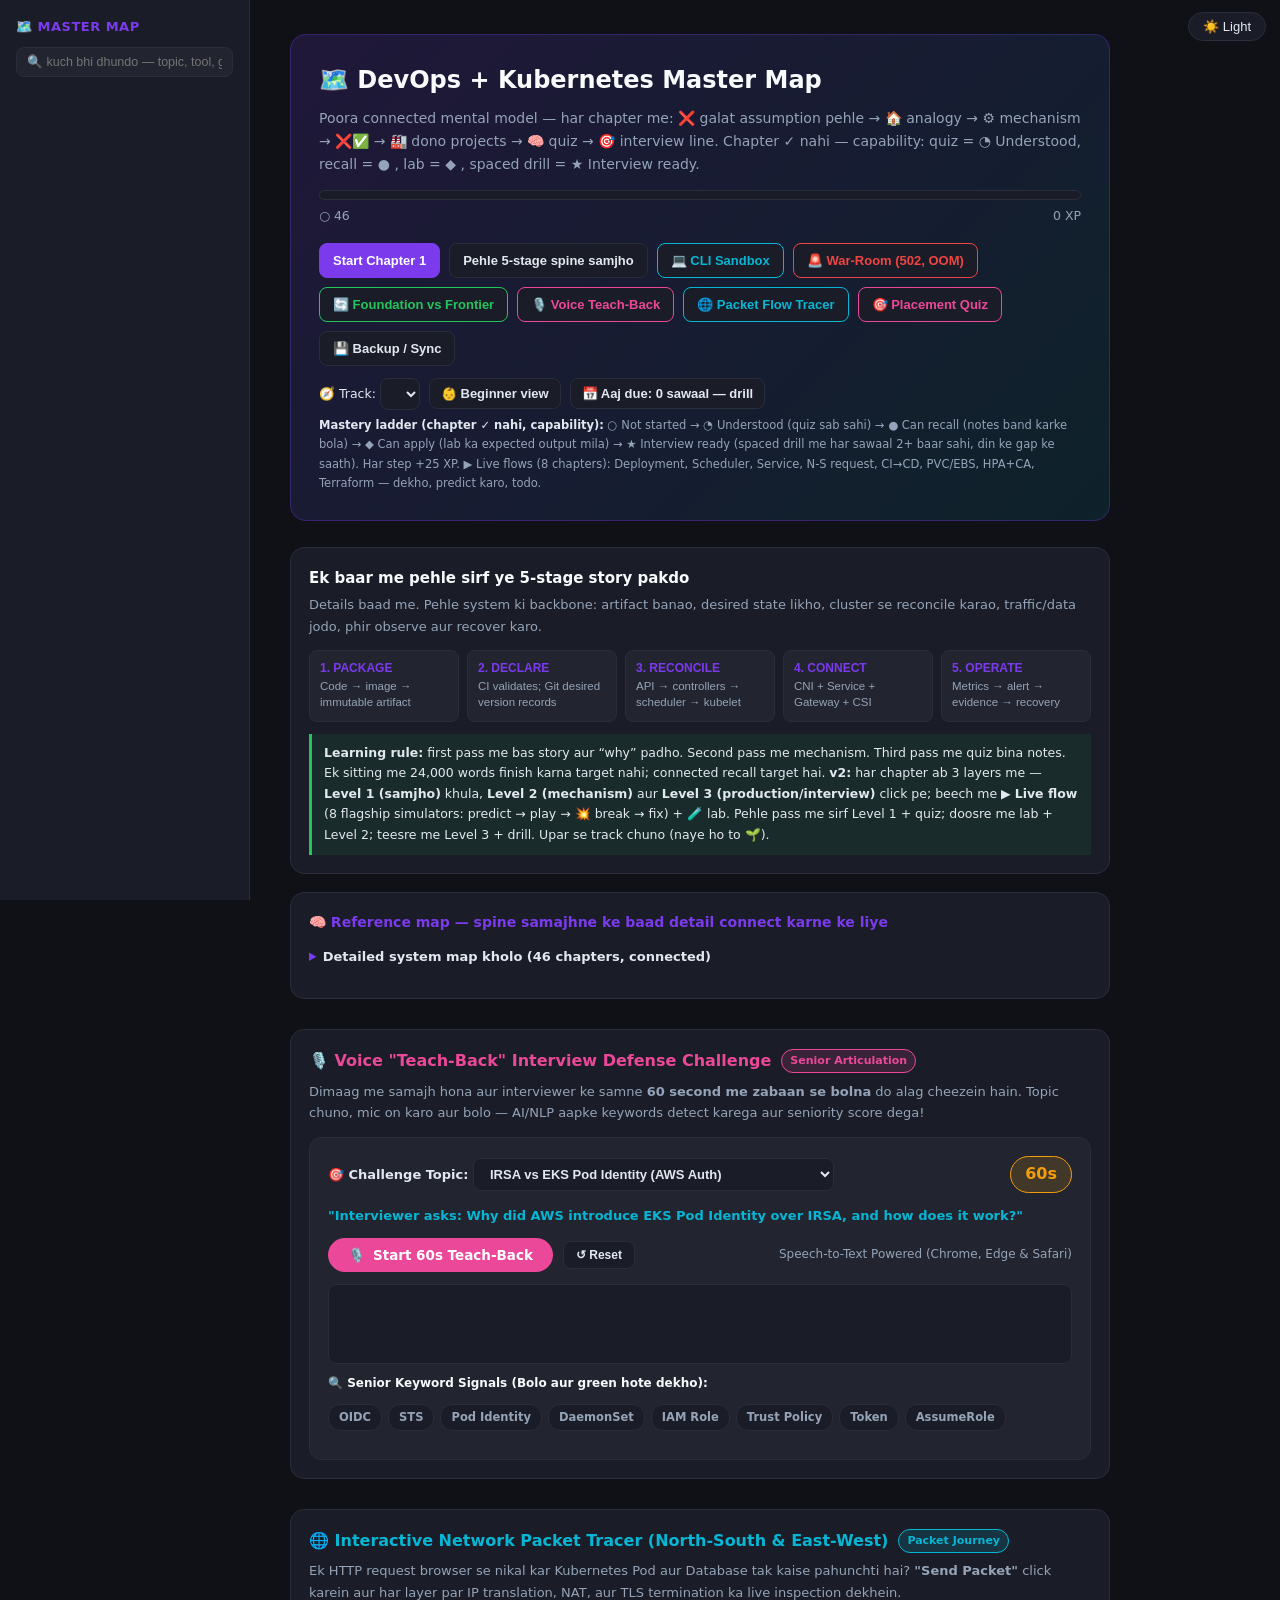
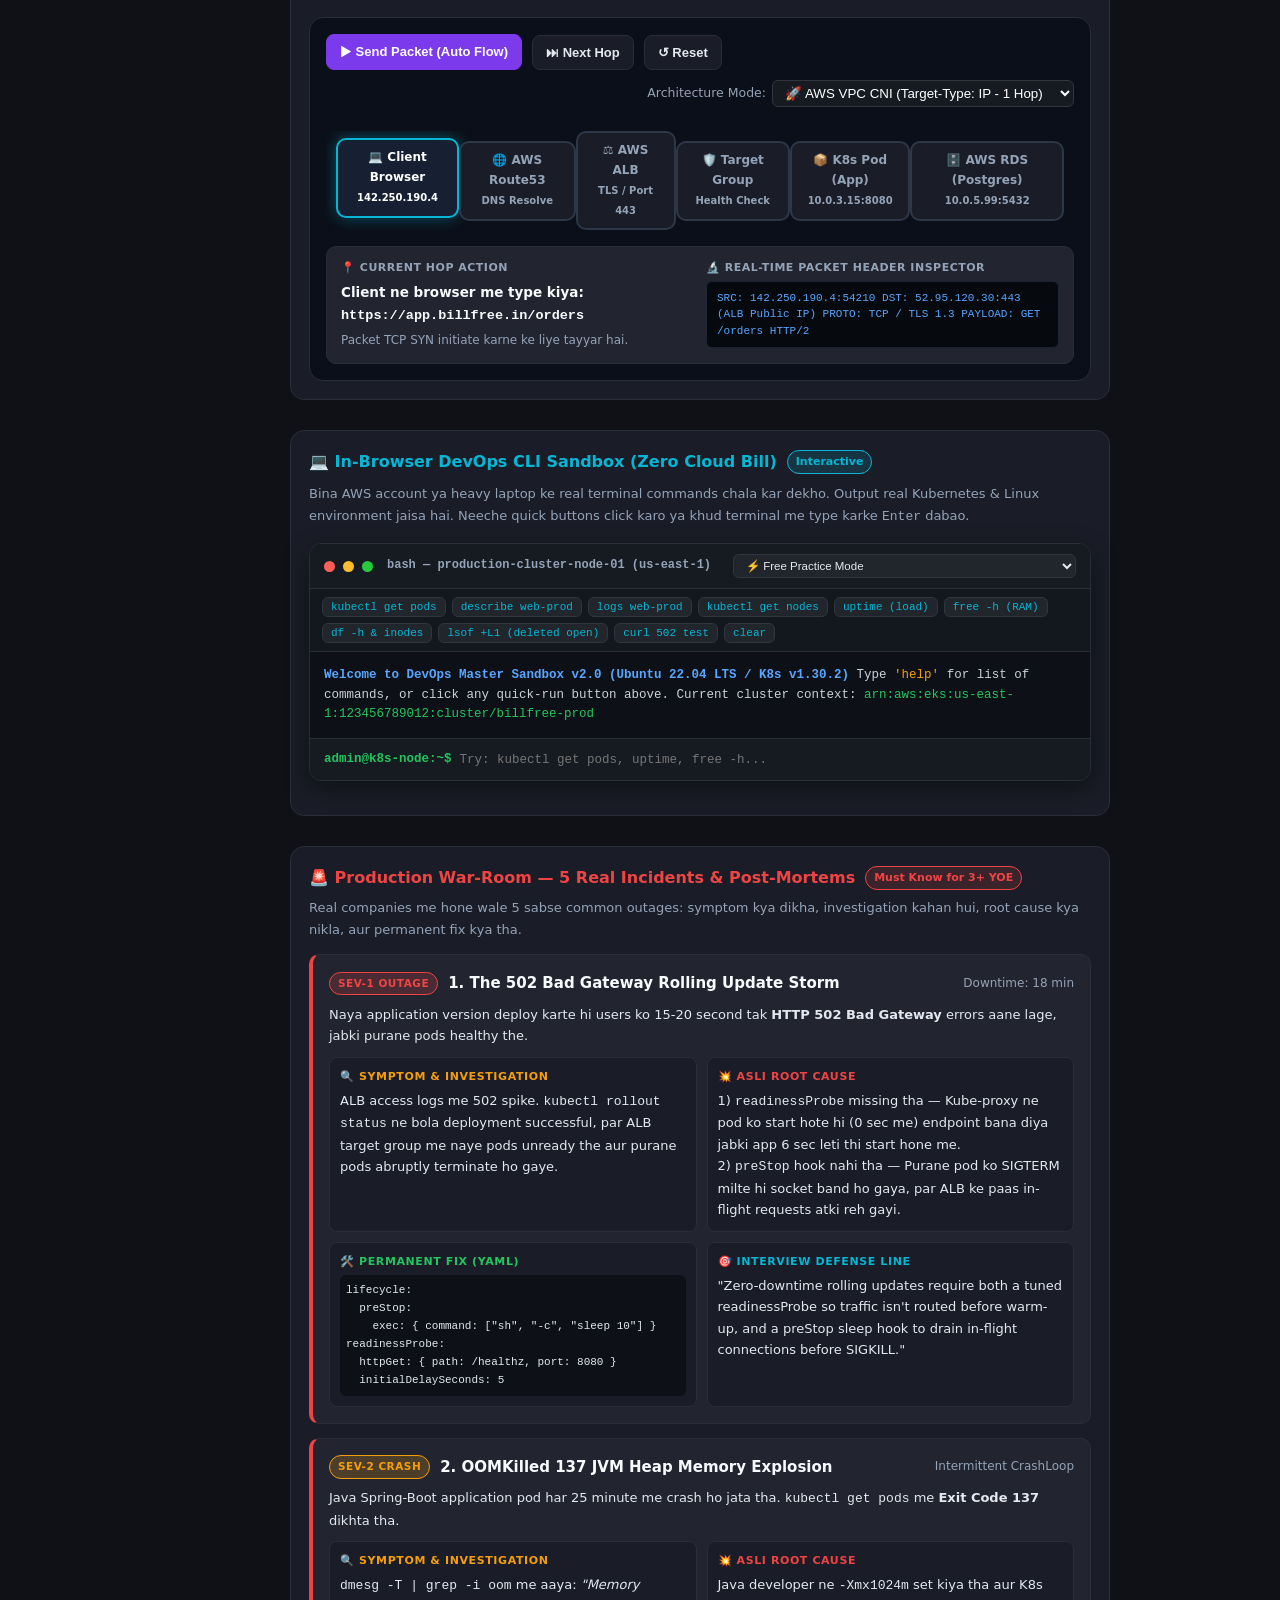
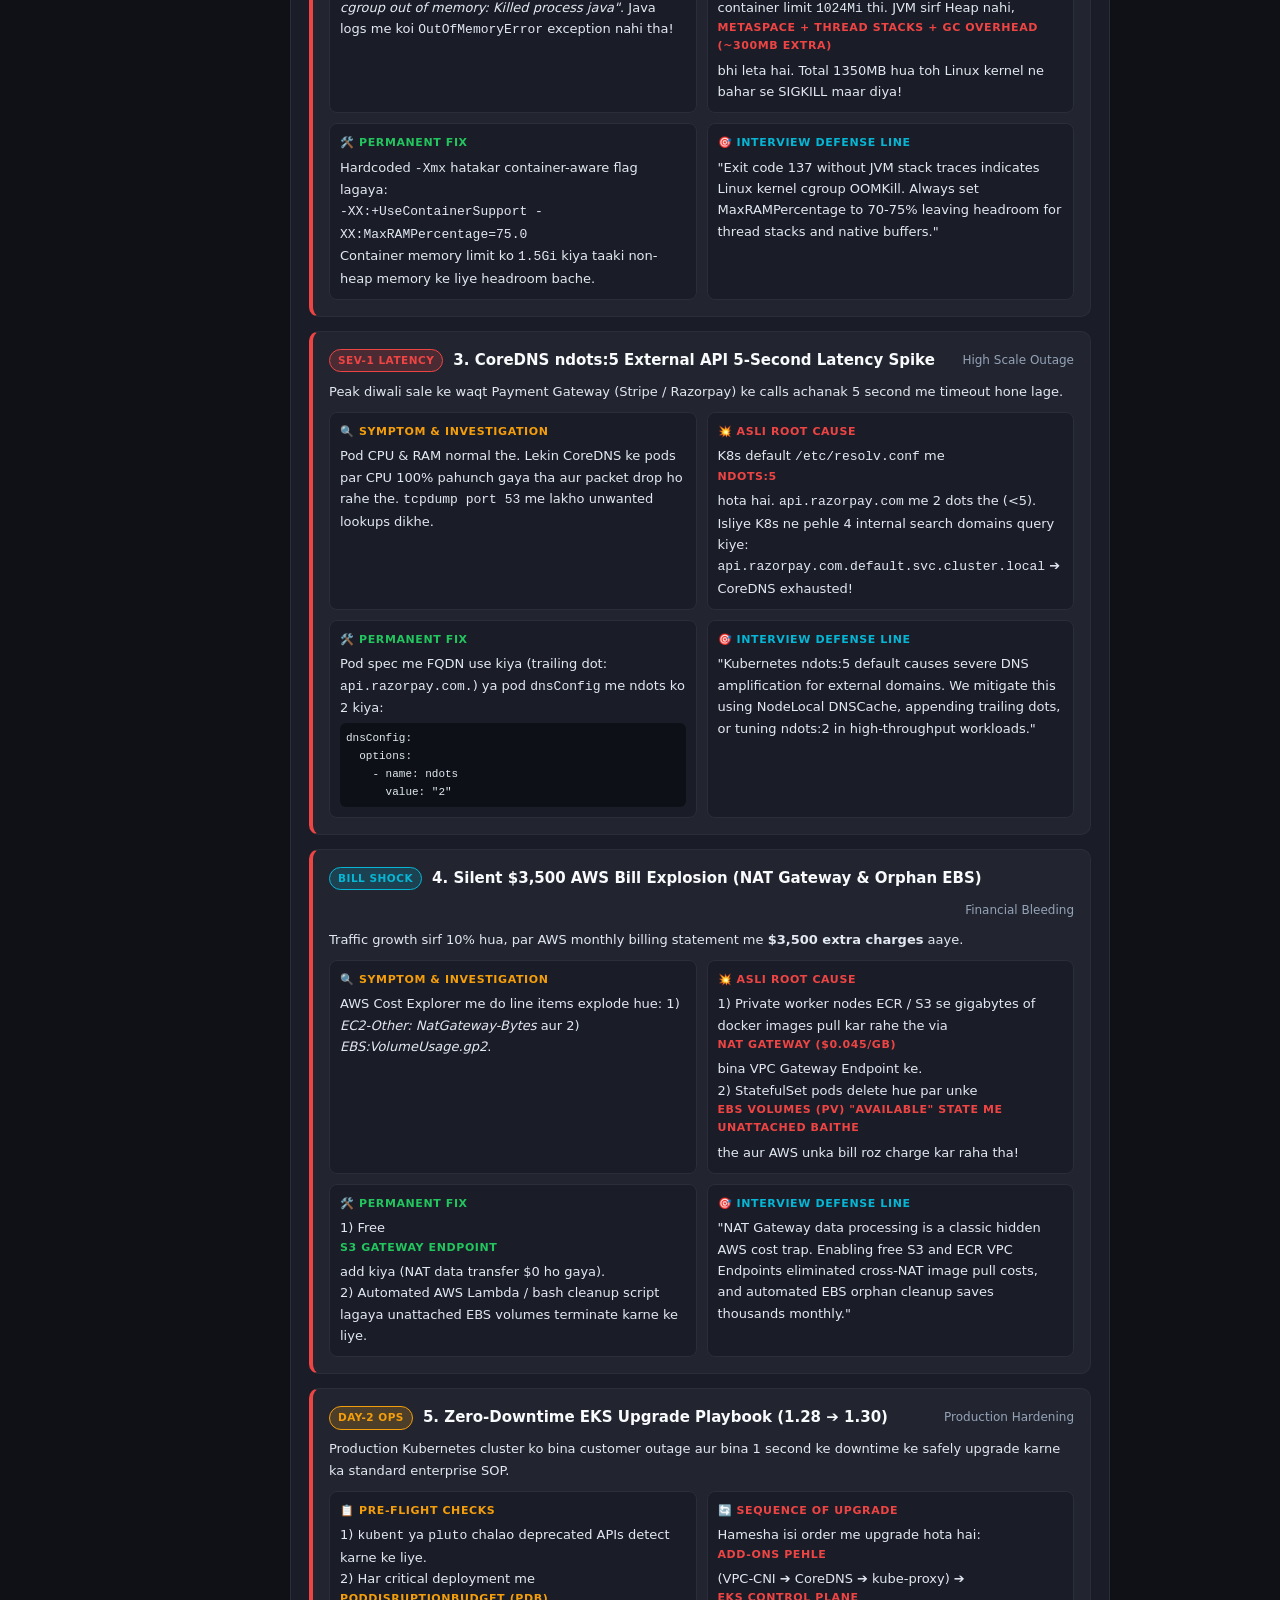
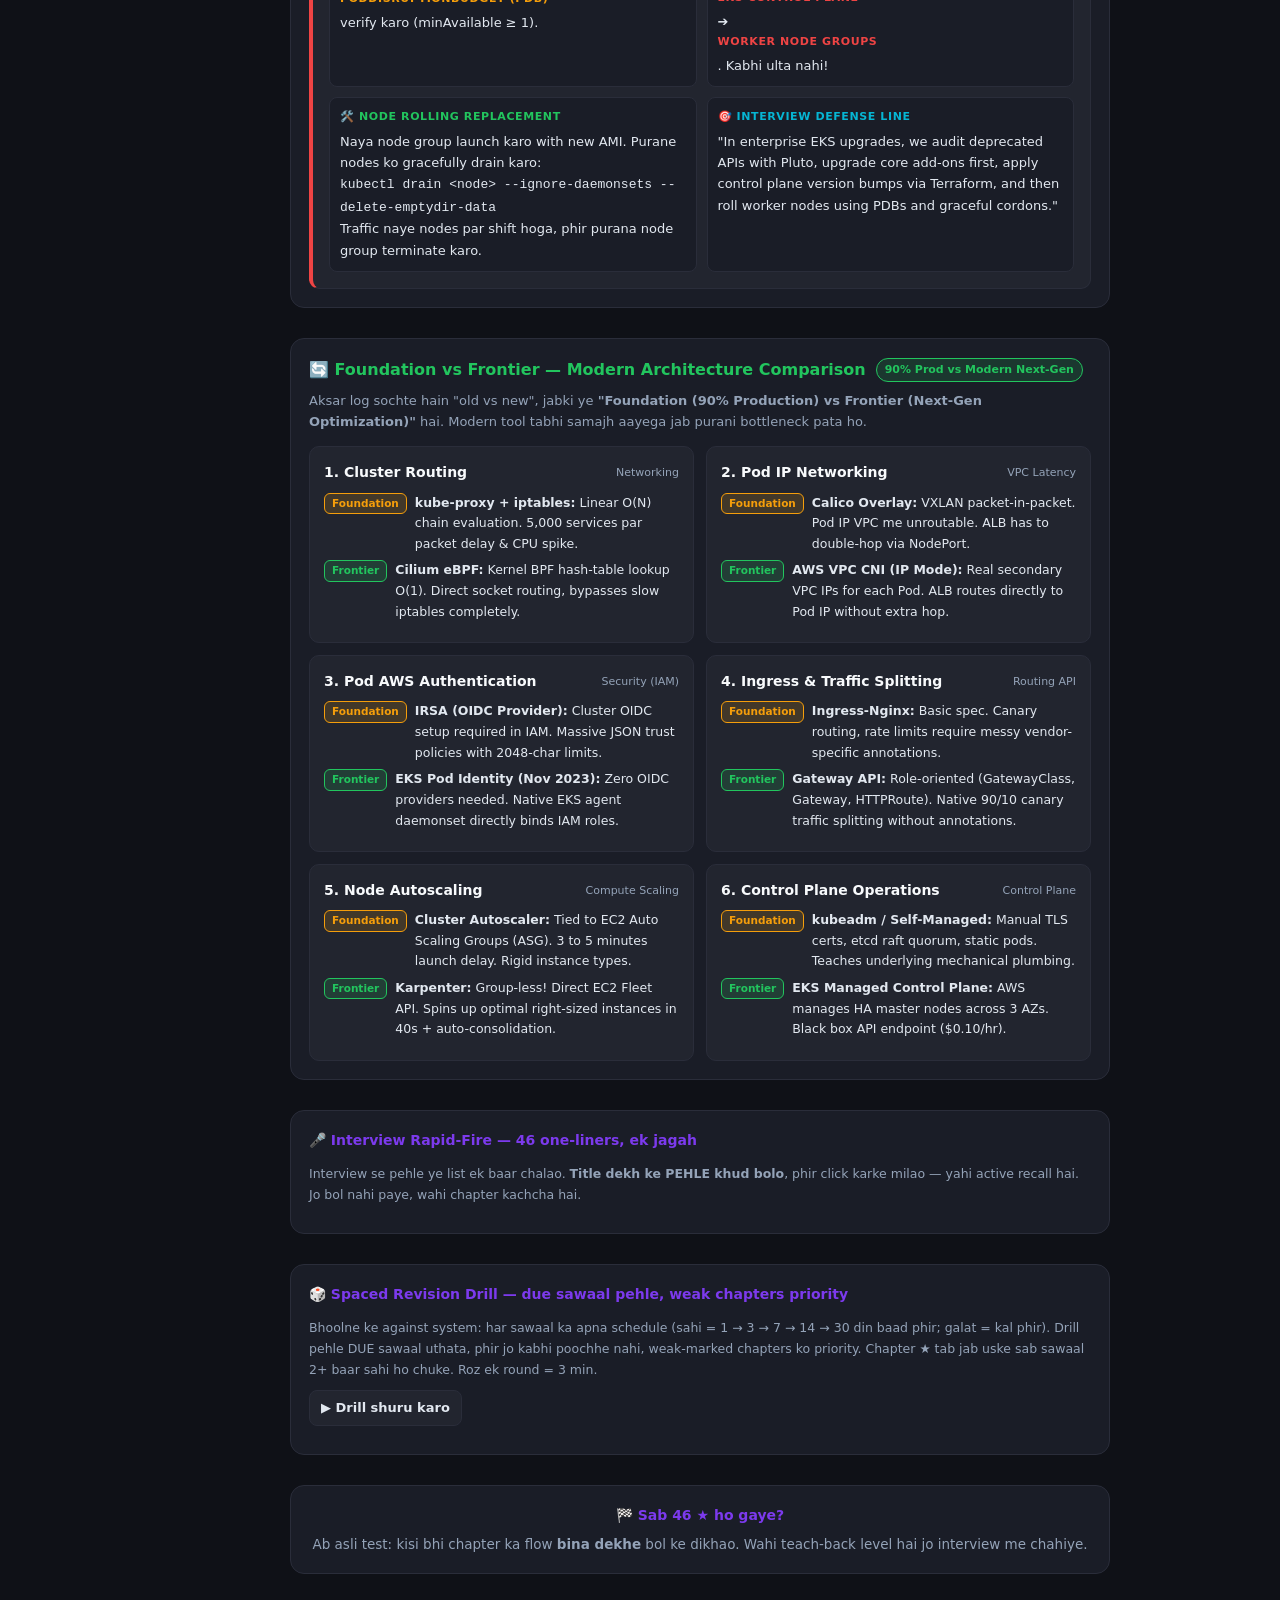
==== commit 14bb54fb: "feat: add 5 Pillars of Production, FinOps architecture, PSA/Kyverno, and Docker Multi-Stage deep div" ====
--- a/index.html
+++ b/index.html
@@ -171,6 +171,9 @@
         <label style="font-size:13px;font-weight:700">🎯 Challenge Topic:
           <select class="voice-topic-sel" id="voiceTopicSel" onchange="loadVoiceTopic(this.value)">
             <option value="irsa">IRSA vs EKS Pod Identity (AWS Auth)</option>
+            <option value="cost5pillars">Mid-Level Production Setup: 5 Pillars & FinOps</option>
+            <option value="psasec">PSA Restricted & Kyverno (Runtime Security)</option>
+            <option value="entrycmd">Docker ENTRYPOINT vs CMD & Multi-Stage</option>
             <option value="karpenter">Cluster Autoscaler vs Karpenter (Scaling)</option>
             <option value="cilium">kube-proxy iptables vs Cilium eBPF (Networking)</option>
             <option value="container">Container vs Virtual Machine (Linux)</option>
@@ -283,6 +286,7 @@
           <option value="scen_502">🚨 Scenario 2: Fix 502 Bad Gateway Outage</option>
           <option value="scen_oom">🚨 Scenario 3: OOMKilled 137 Heap Exhaustion</option>
           <option value="scen_disk">🚨 Scenario 4: "Disk Full" Deleted File Hunt</option>
+          <option value="scen_psa">🚨 Scenario 5: Kyverno / PSA Restricted Admission Denied</option>
         </select>
       </div>
       <div class="term-quick-btns">
